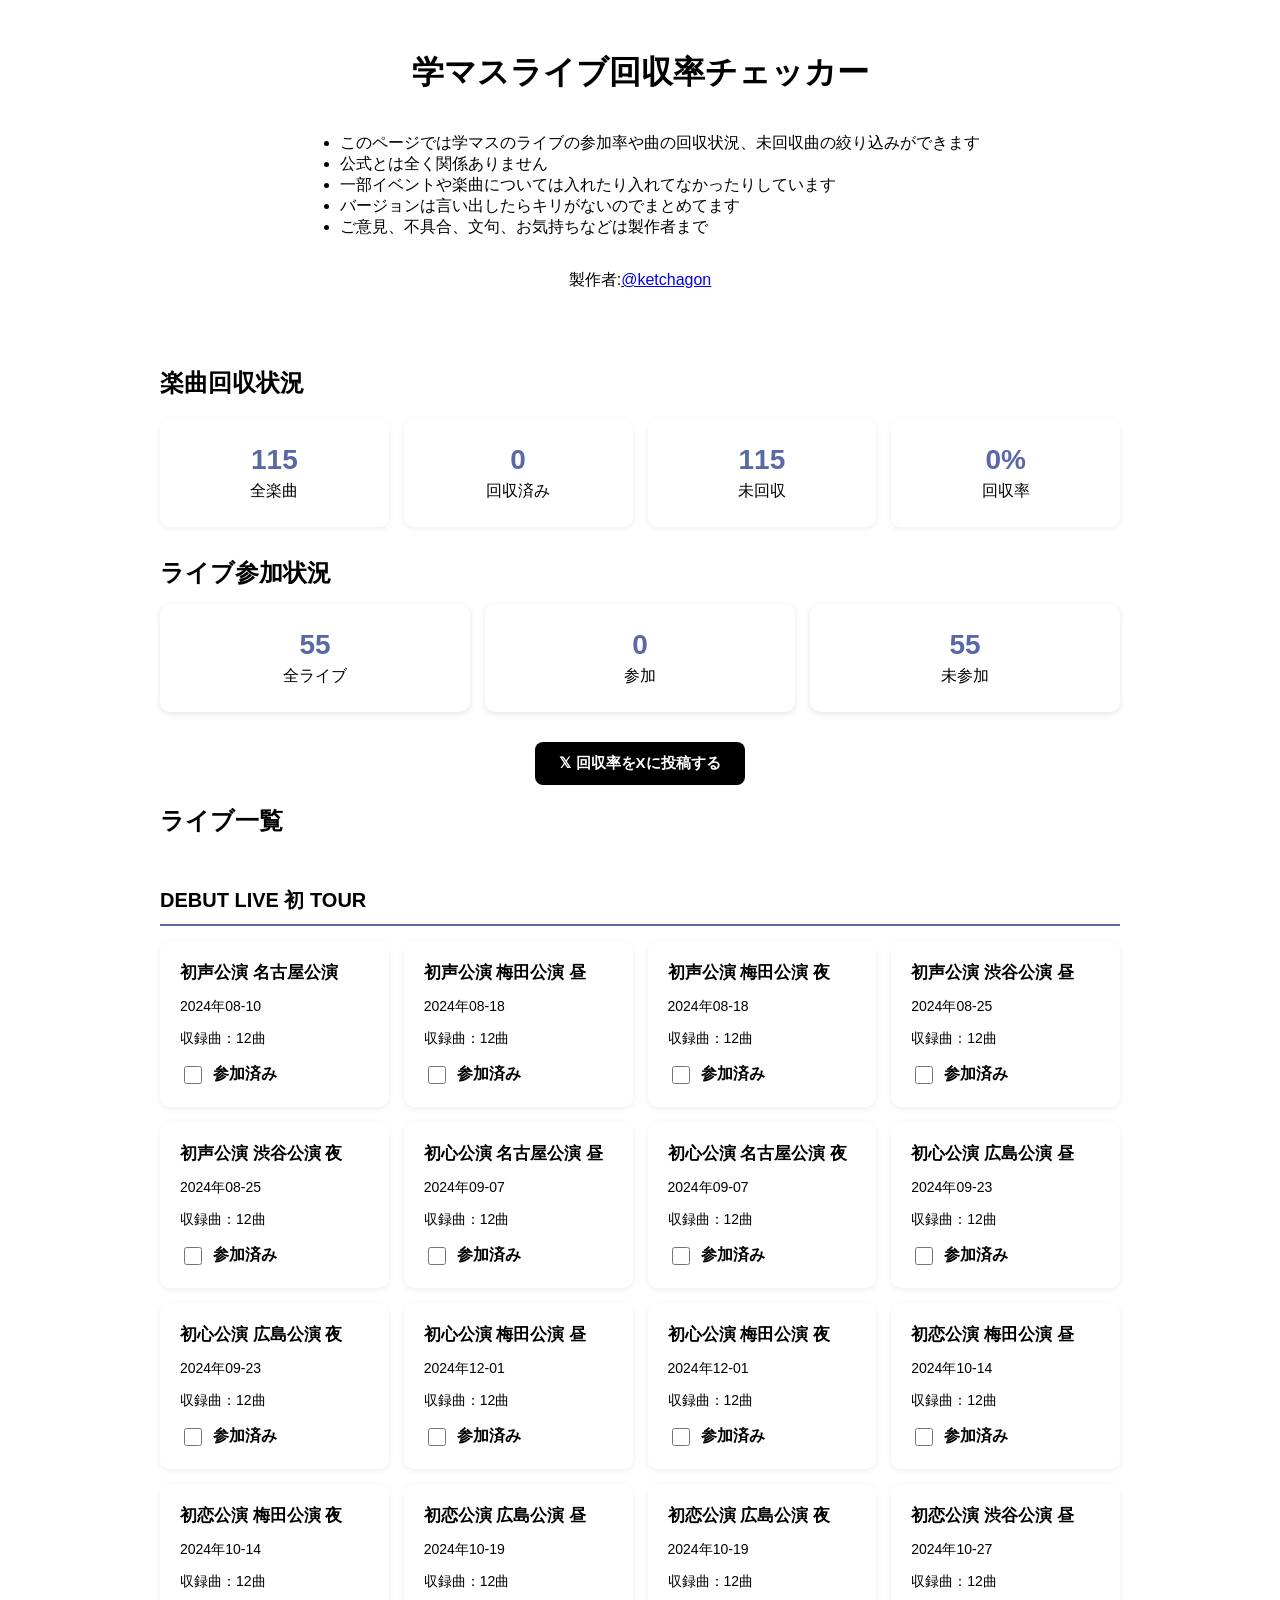
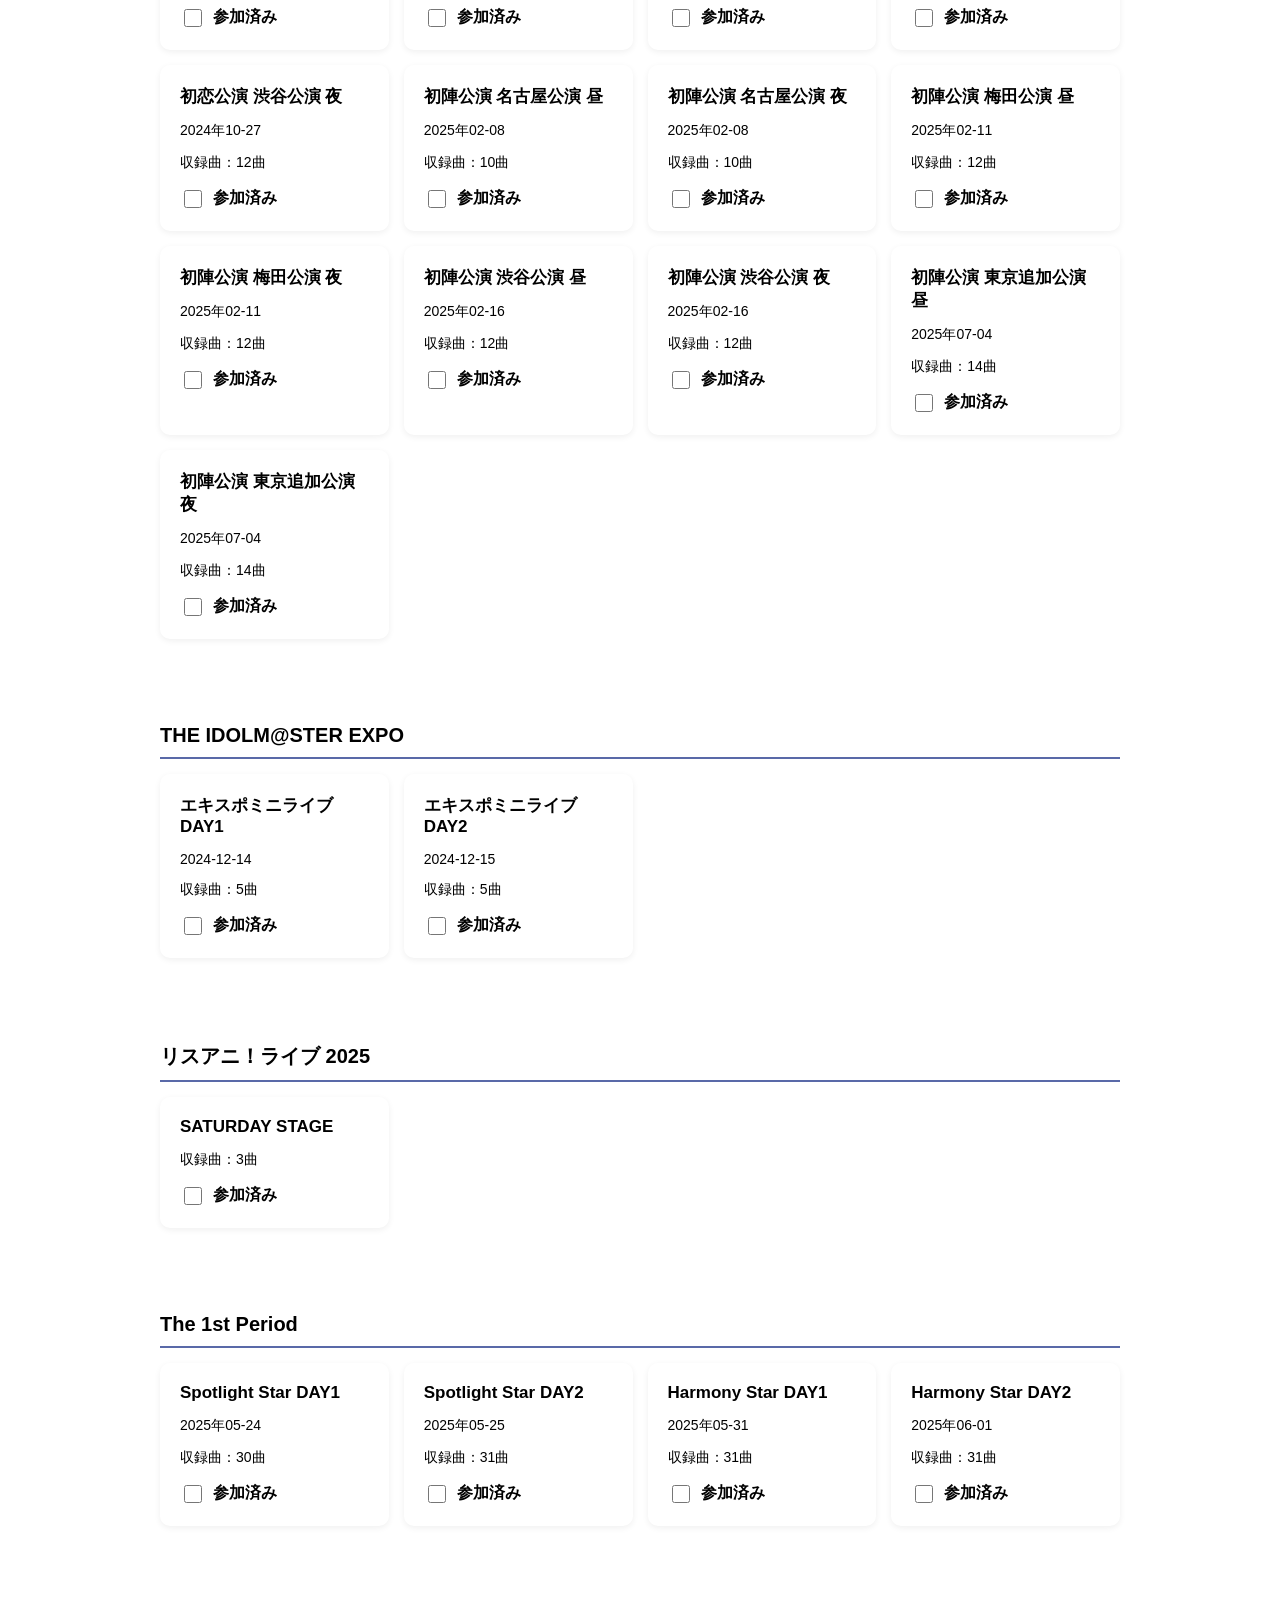
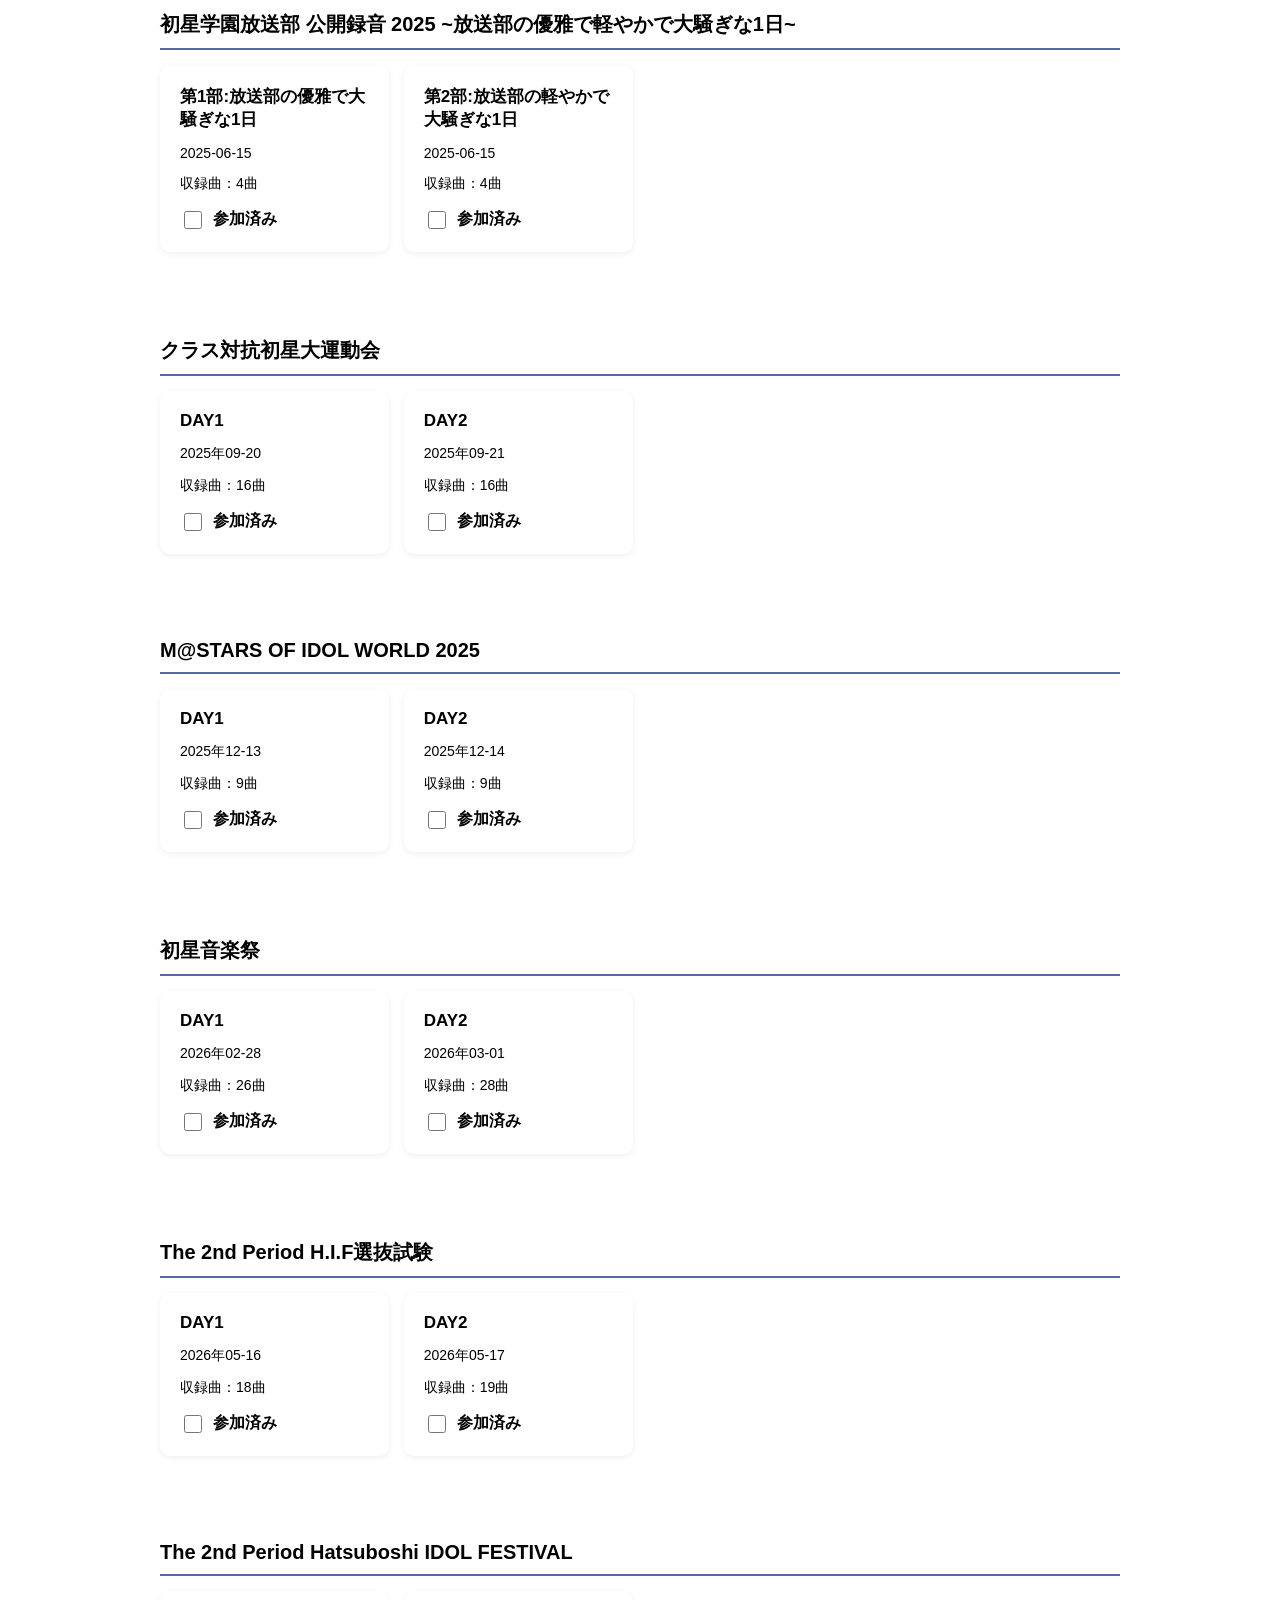
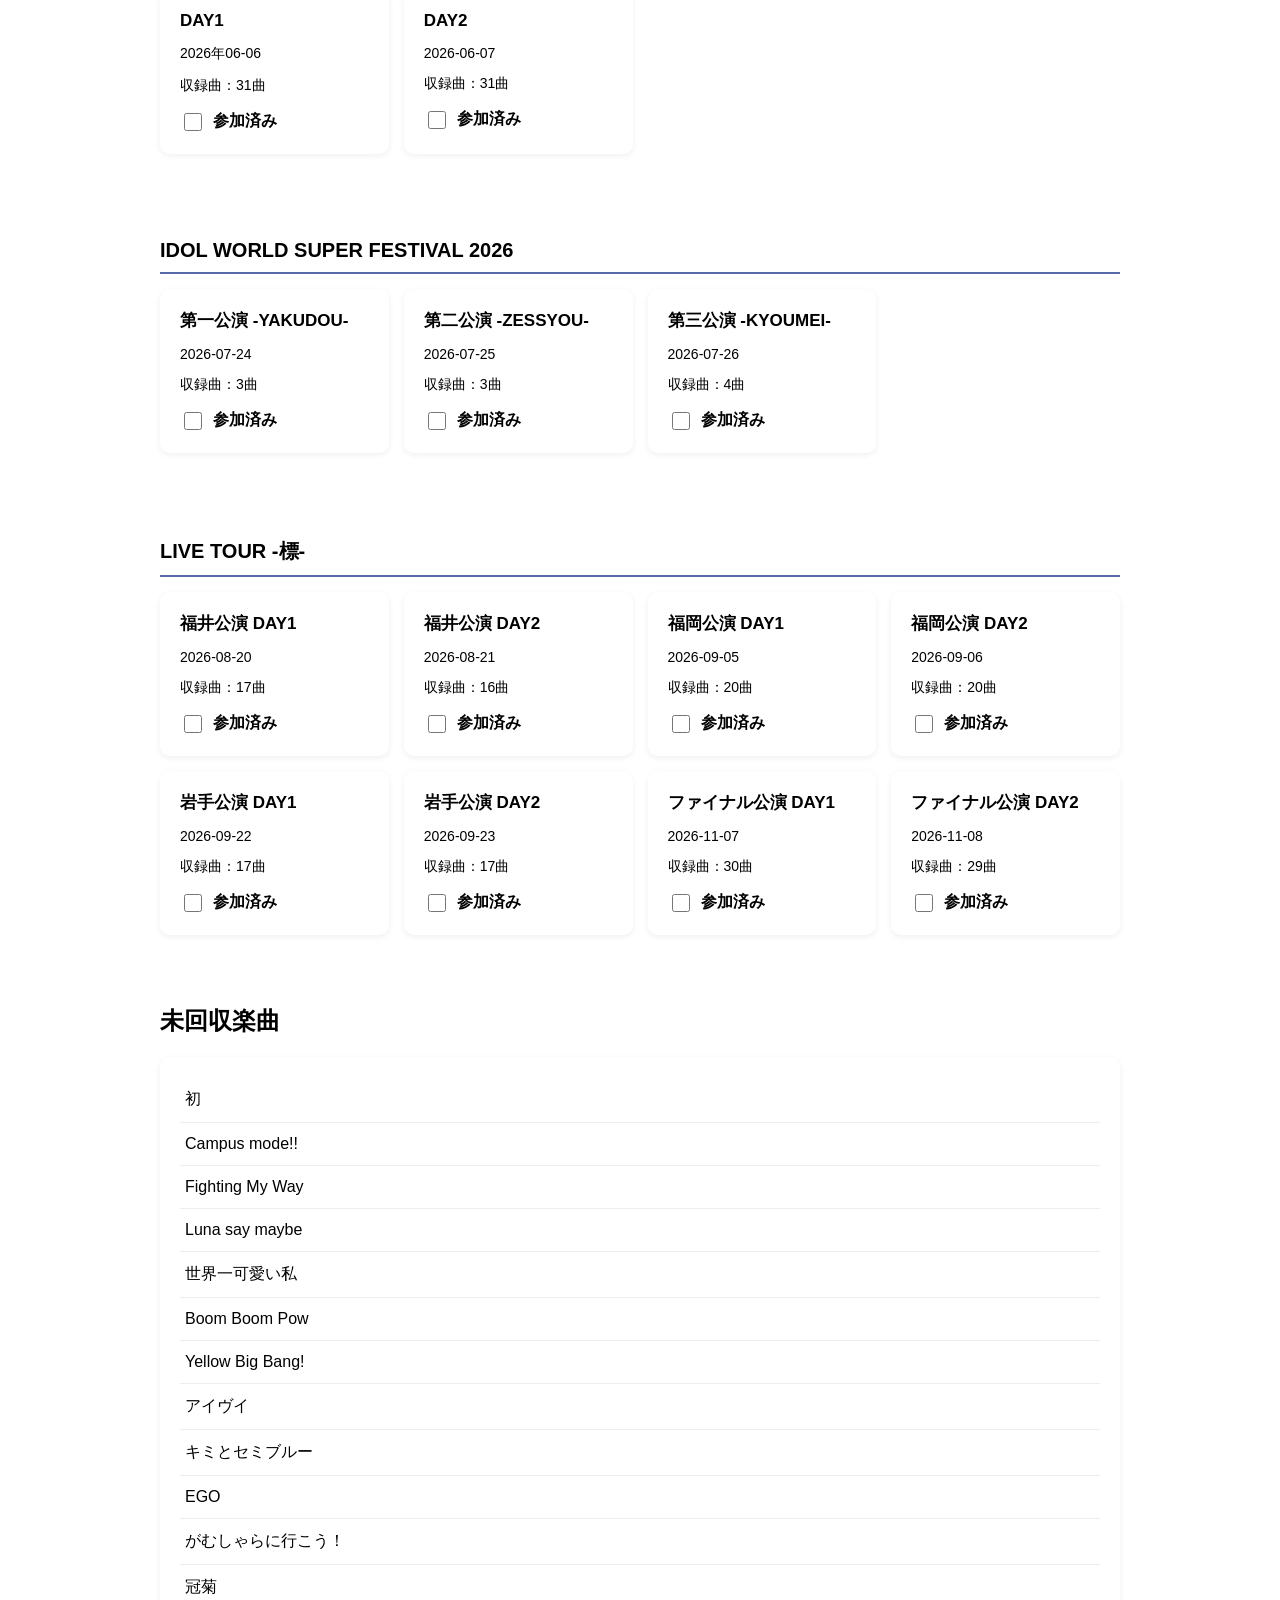
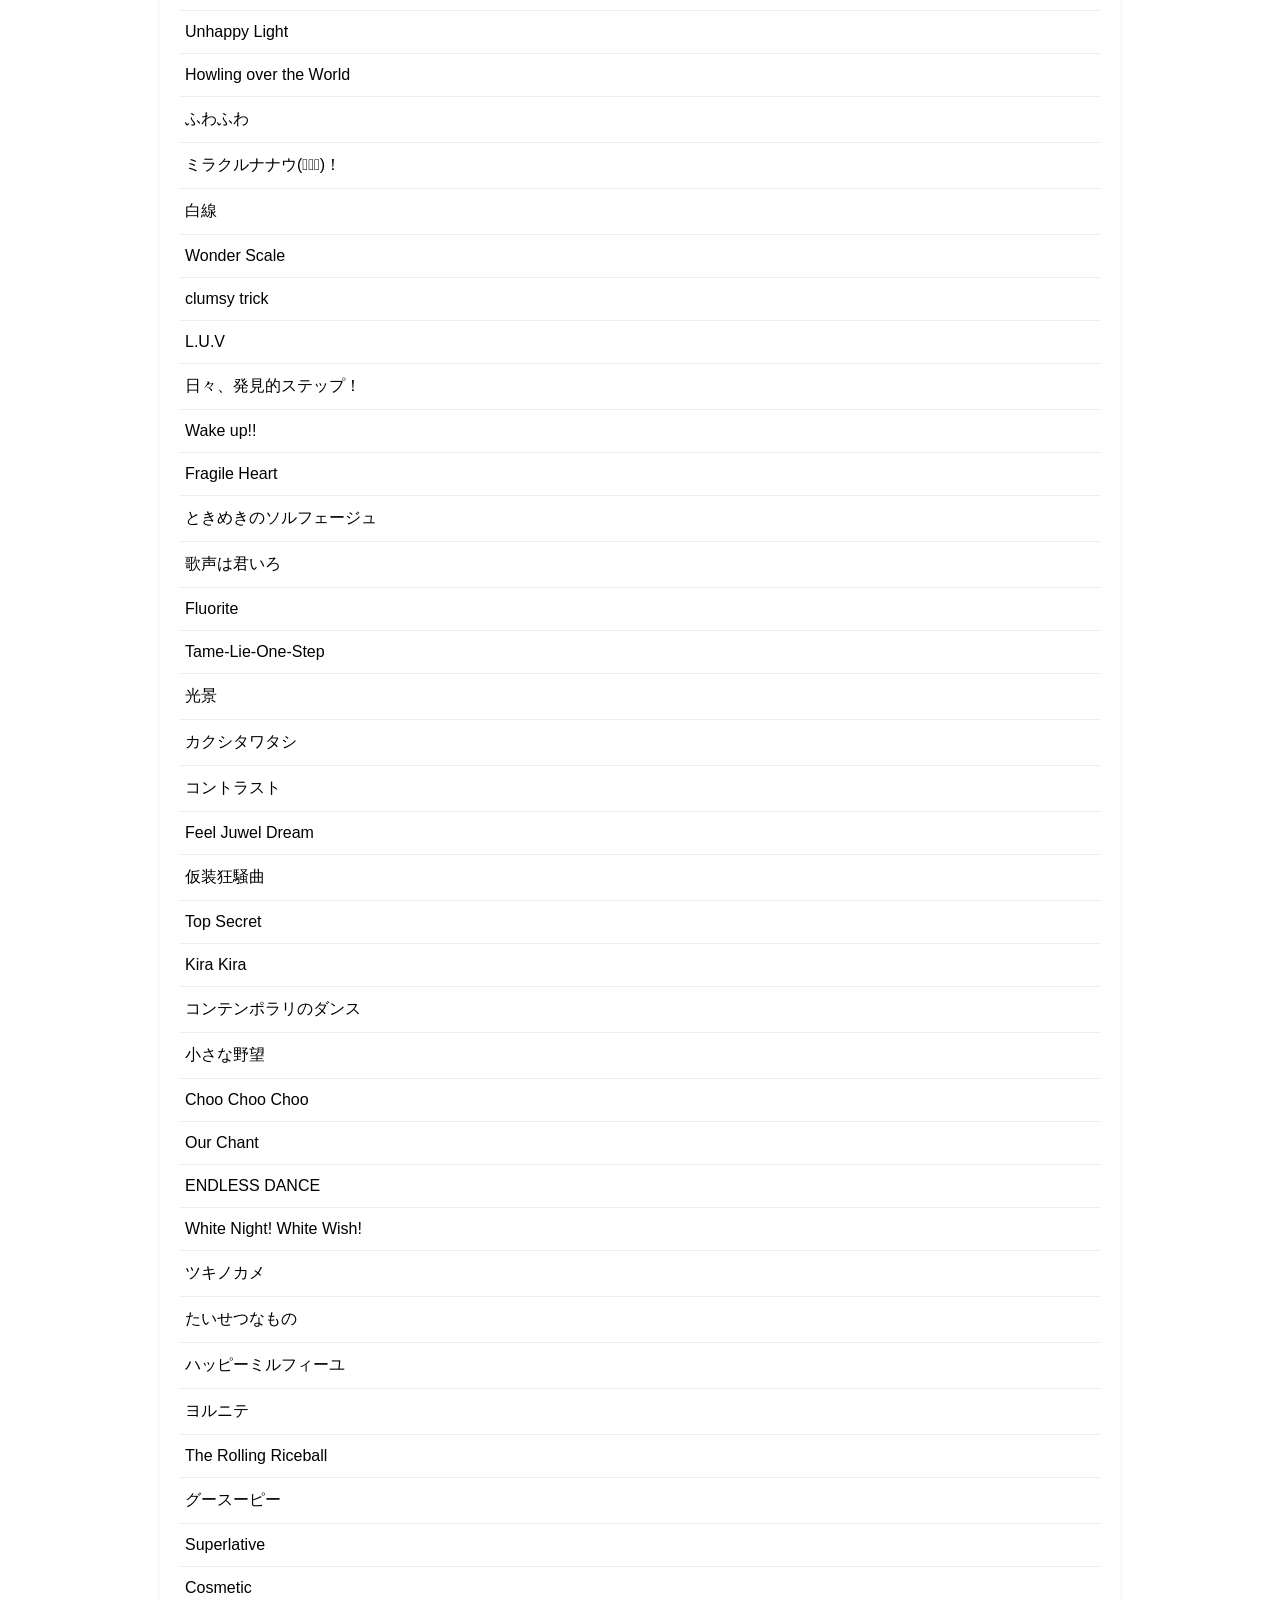
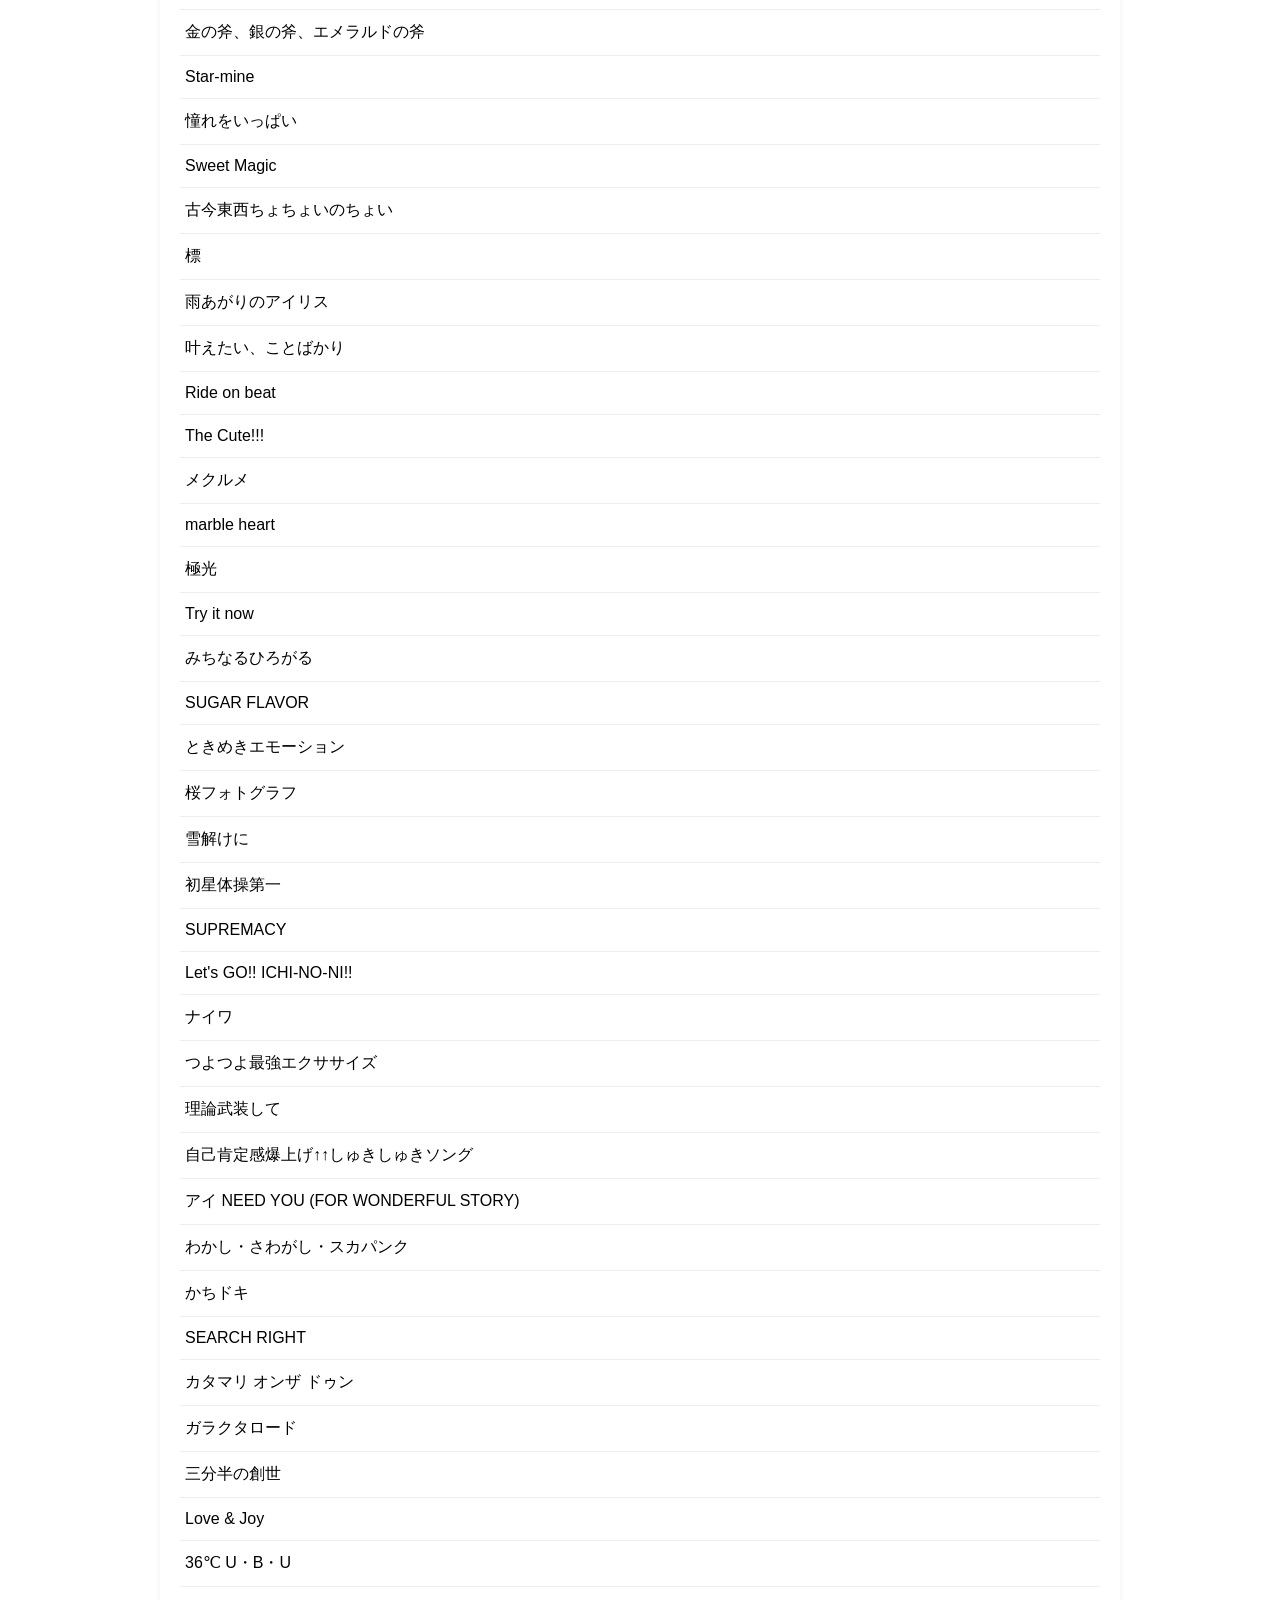
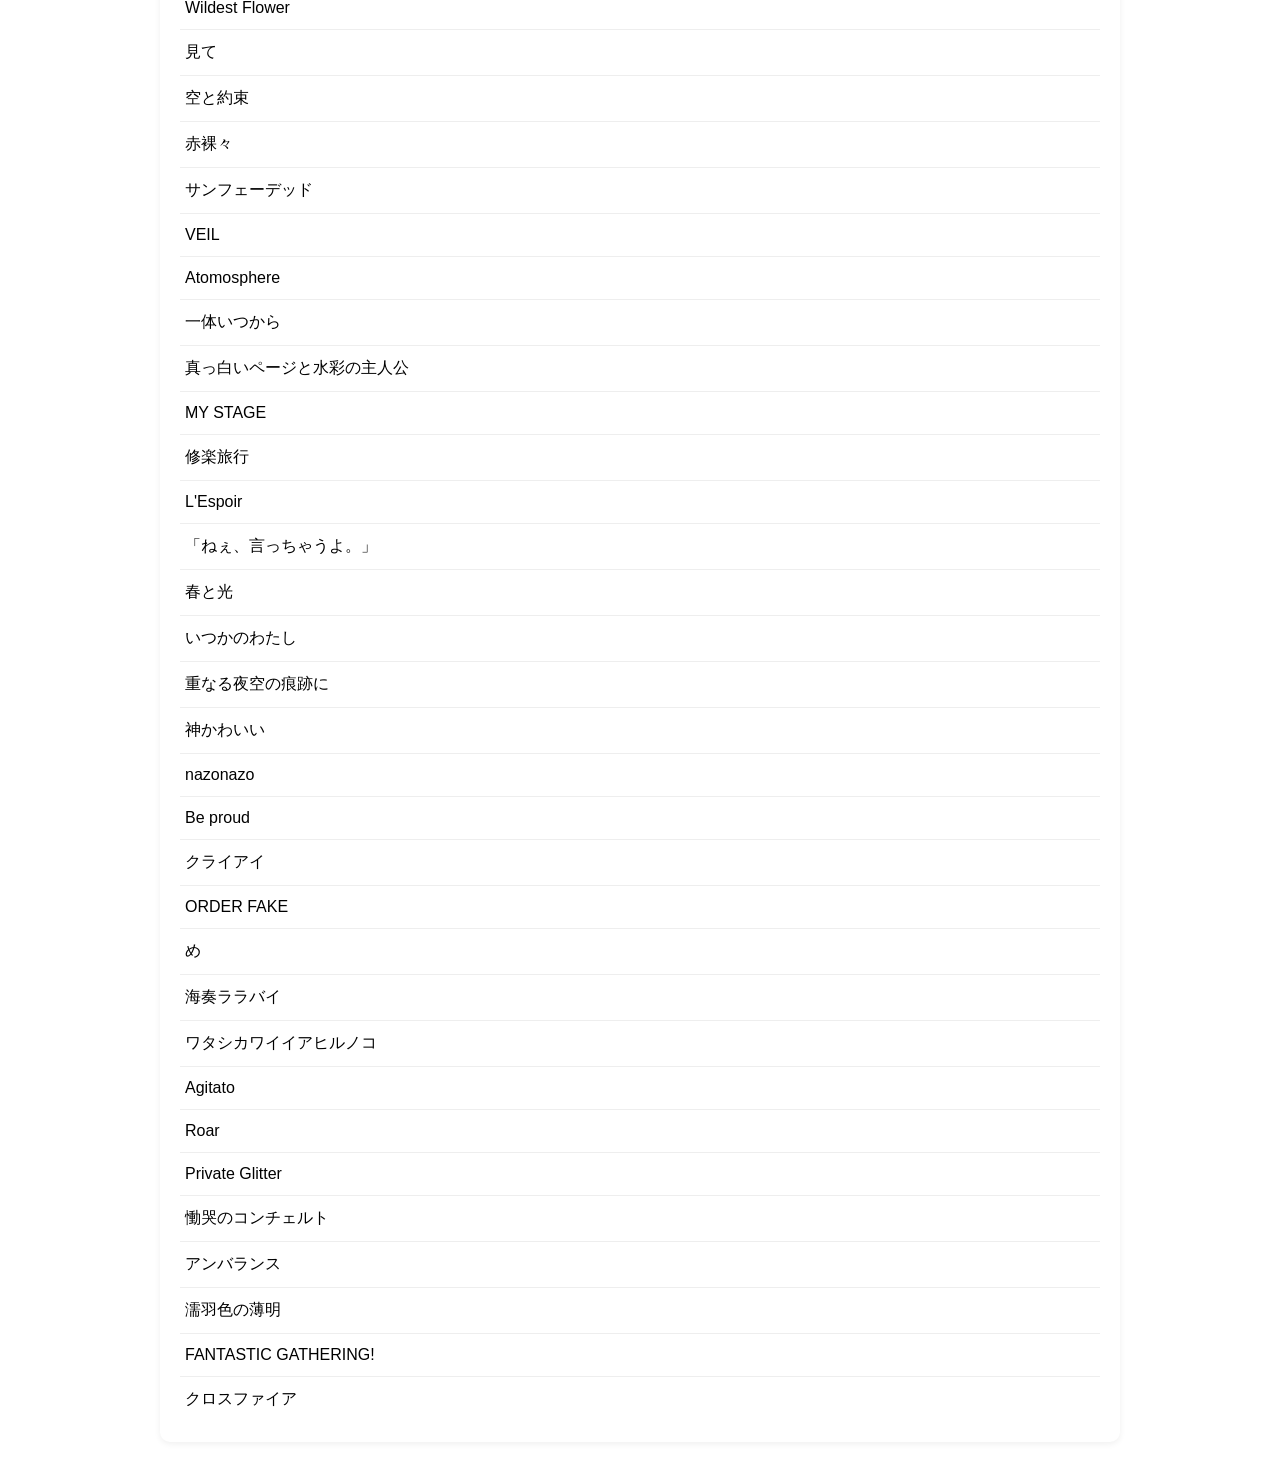
==== index.html @ 5767e1d0 "Add files via upload" ====
<!DOCTYPE html>
<head>
    <meta charset="UTF-8">
    <title>
        学マスライブ回収率チェッカー
    </title>
    <link rel="stylesheet" href="css/style.css">
    <script src="js/script.js" defer></script>
</head>
<body>
    <header>
        <h1>学マスライブ回収率チェッカー</h1>
        <ul>
            <li>このページでは学マスのライブの参加率や曲の回収状況、未回収曲の絞り込みができます</li>
            <li>公式とは全く関係ありません</li>
            <li>一部イベントや楽曲については入れたり入れてなかったりしています</li>
            <li>バージョンは言い出したらキリがないのでまとめてます</li>
            <li>ご意見、不具合、文句、お気持ちなどは製作者まで</li>
        </ul>
        <p>製作者:<a href = "https://x.com/ketchagon" target="_blank" rel="noopener noreferrer">@ketchagon</a></p>
    </header>
    <main>
        <section class="summary">
            <h2>楽曲回収状況</h2>
            <section class="container">
                <div class="info-card">
                    <p class="summary-num" id="total">0</p>
                    <p>全楽曲</p>
                </div>
                <div class="info-card">
                    <p class="summary-num" id="collected">0</p>
                    <p>回収済み</p>
                </div>
                <div class="info-card">
                    <p class="summary-num" id="uncollected">0</p>
                    <p>未回収</p>
                </div>
                <div class="info-card">
                    <p class="summary-num" id="progress-text">0%</p>
                    <p>回収率</p>
                </div>
            </section>
            <section class="live-summary">
                <h2>ライブ参加状況</h2>
                <div class="live-summary-container">
                    <div class="live-summary-card">
                        <p class="summary-num" id="total-live-count">0</p>
                        <p>全ライブ</p>
                    </div>

                    <div class="live-summary-card">
                        <p class="summary-num" id="participated-live-count">0</p>
                        <p>参加</p>
                    </div>

                    <div class="live-summary-card">
                        <p class="summary-num" id="unparticipated-live-count">0</p>
                        <p>未参加</p>
                    </div>
                </div>
            </section>
            <button id="share-x-button" class="share-x-button">𝕏  回収率をXに投稿する</button>
            <section class="live-section">
                <h2>ライブ一覧</h2>
                <div id="live-list" class="live-list">
                    <p>読み込み中</p>
                </div>
            </section>
            <section class="song-section">
                <h2>未回収楽曲</h2>
                <div id="uncollected-list">
                    <p>読み込み中</p>
                </div>
            </section>
        </section>
    </main>
</body>
---- css/style.css ----
* {
    box-sizing: border-box;
}
body{
    margin: 0;
    color: 000;
    font-family: sans-serif;
}
header{
    text-align: center;
    padding: 30px 15px;
}
ul{
  display: inline-block;
  text-align: left;
}
main{
    max-width: 1000px;
    margin: 30px auto;
    padding: 0 20px;
}
section{
    margin-bottom: 30px;
}
.summary{
    margin: 30px 0;
}
.container{
    display: grid;
    grid-template-columns: repeat(4, 1fr);
    gap: 15px;
}
.info-card{
    background: white;
    border-radius: 10px;
    padding: 20px;
    text-align: center;
    box-shadow: 0 2px 6px #00000010;
}
.summary-num{
    font-size: 28px;
    font-weight: bold;
    color: #5969a8;
}
.info-card p{
    margin: 5px 0;
}
.live-list{
    display: grid;
    grid-template-columns: repeat(1,1fr);
    gap: 15px;
}
.live-card{
    border-radius: 10px;
    padding: 20px;
    box-shadow: 0 2px 6px #00000010;
    transition: transform 0.2s;
}
.live-card:hover{
    transform: translateY(-3px);
}
.live-card h3{
    margin: 0 0 8px;
}
.live-date{
    font-size: 14px;
}
.live-song-count{
    font-size: 14px;
}
.live-checkbox{
    display: flex;
    align-items: center;
    gap: 8px;
    margin-top: 15px;
    cursor: pointer;
    font-weight: bold;
}
.live-checkbox input{
    width: 18px;
    height: 18px;
    cursor: pointer;
}
#uncollected-list {
    background: white;
    padding: 20px;
    border-radius: 10px;
    box-shadow: 0 2px 6px #00000010;
}

.song-item {
    padding: 12px 5px;
    border-bottom: 1px solid #eee;
}

.song-item:last-child {
    border-bottom: none;
}
@media (max-width: 600px) {
    .live-list {
        grid-template-columns: 1fr;
    }

    .summary-container {
        grid-template-columns: repeat(2,1fr);
    }
}
.tour-section {
    margin-bottom: 40px;
}

/* ツアータイトル */
.tour-title {
    font-size: 20px;
    font-weight: bold;
    padding: 10px 0;
    margin-bottom: 15px;
    border-bottom: 2px solid #5969a8;
}

/* 公演カード一覧 */
.tour-section .live-list {
    display: grid;
    grid-template-columns: repeat(4, 1fr);
    gap: 15px;
}

/* 公演名 */
.live-card h4 {
    margin: 0 0 8px;
    font-size: 17px;
}

/* スマートフォン */
@media (max-width: 600px) {
    .tour-section .live-list {
        grid-template-columns: 1fr;
    }
}
.live-summary {
    margin: 30px 0;
}

.live-summary h2 {
    margin-bottom: 15px;
}

.live-summary-container {
    display: grid;
    grid-template-columns: repeat(3, 1fr);
    gap: 15px;
}

.live-summary-card {
    background: white;
    padding: 20px 10px;
    border-radius: 10px;
    text-align: center;
    box-shadow: 0 2px 6px rgba(0, 0, 0, 0.1);
}

.live-summary-card p {
    margin: 5px 0;
}

.summary-number {
    font-size: 28px;
    font-weight: bold;
    color: #5969a8;
}

@media (max-width: 600px) {
    .live-summary-container {
        grid-template-columns: 1fr;
    }
}
.share-x-button {
    display: block;
    margin: 20px auto;
    padding: 12px 24px;
    background-color: #000;
    color: white;
    border: none;
    border-radius: 8px;
    font-size: 15px;
    font-weight: bold;
    cursor: pointer;
    transition: opacity 0.2s;
}

.share-x-button:hover {
    opacity: 0.75;
}
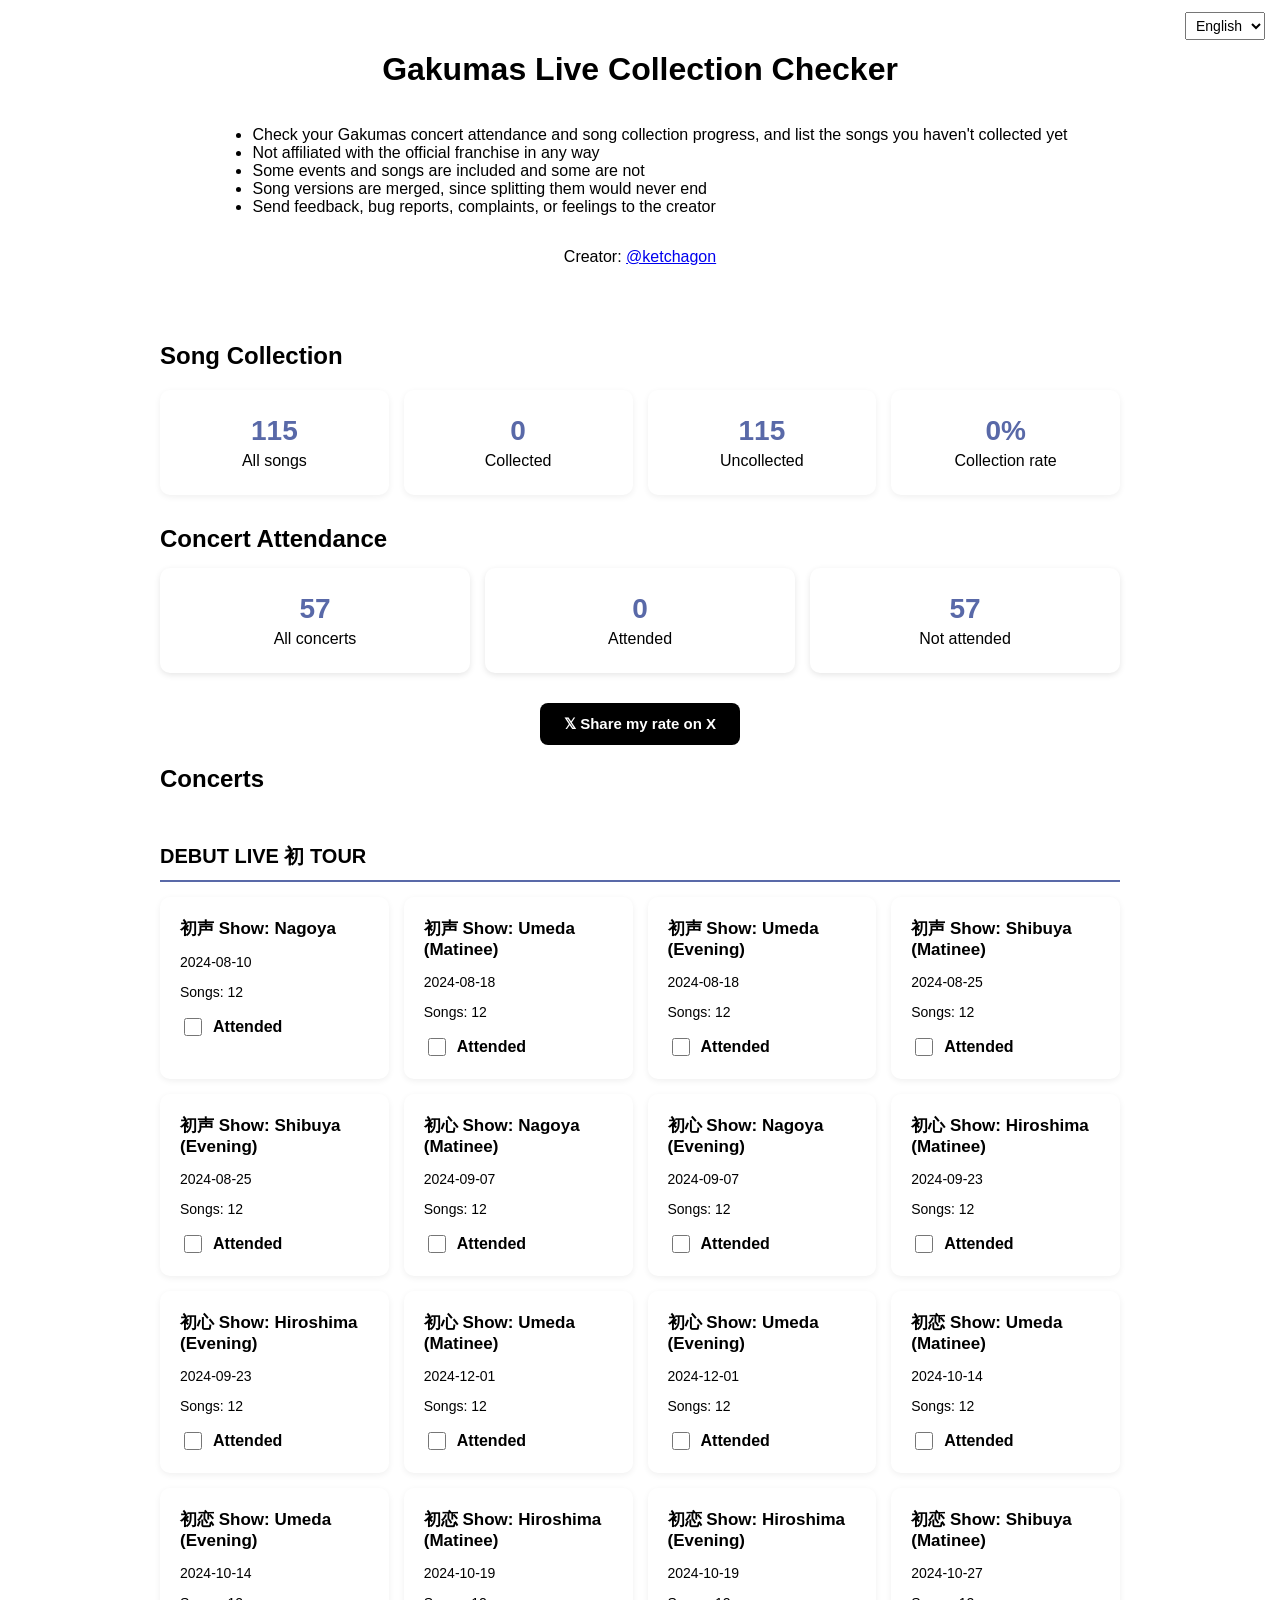
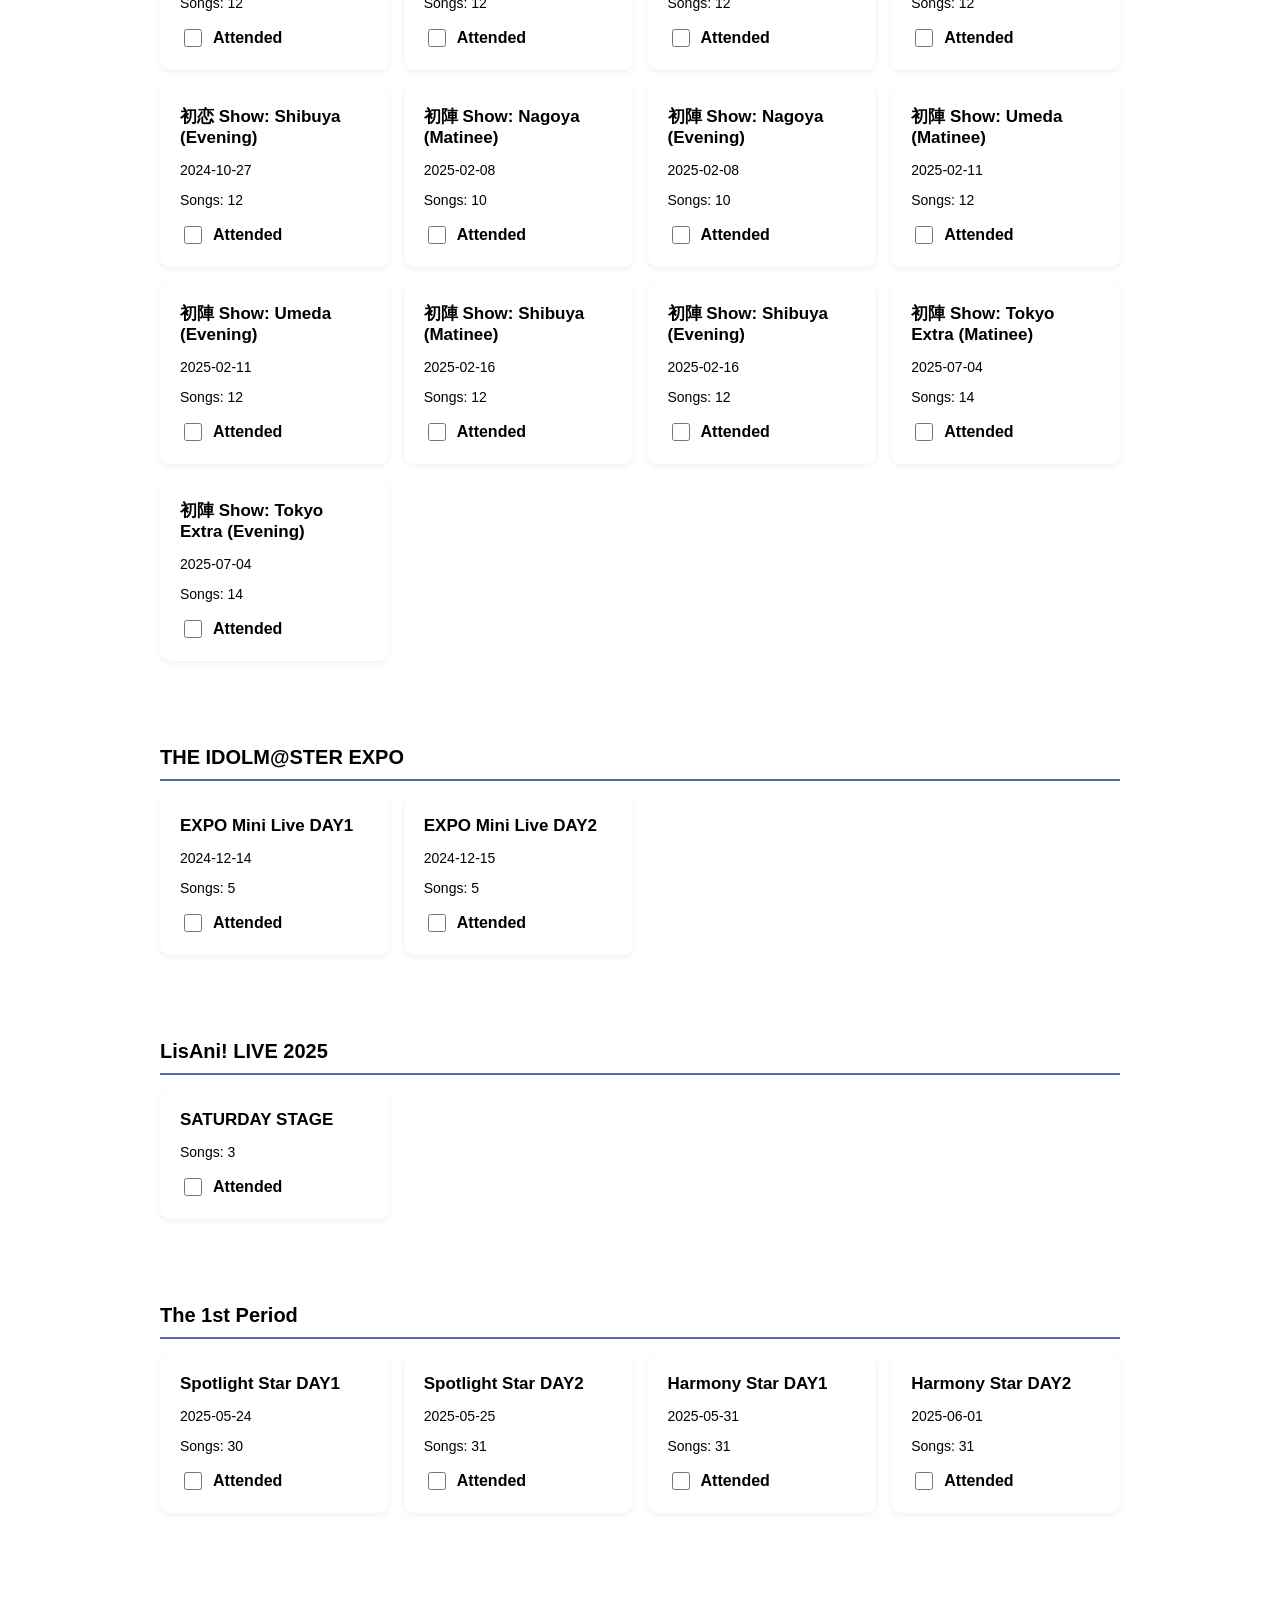
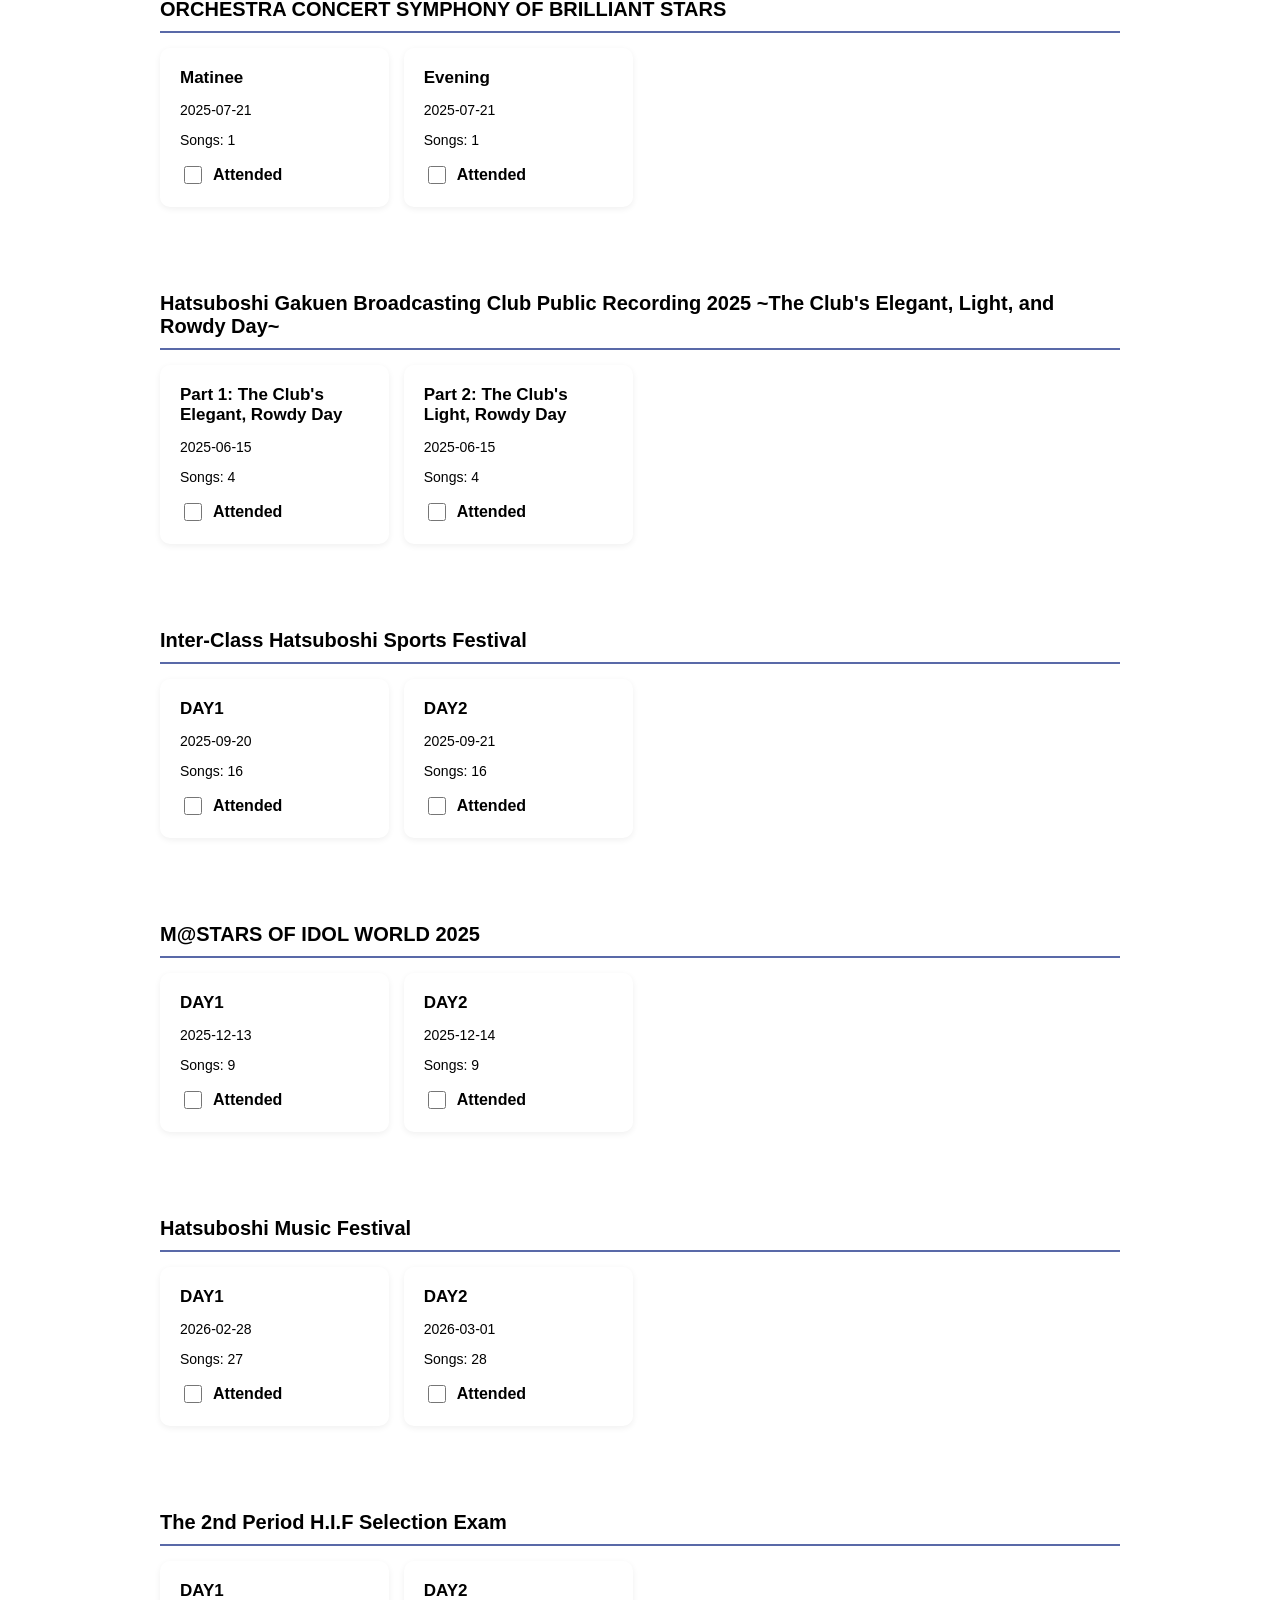
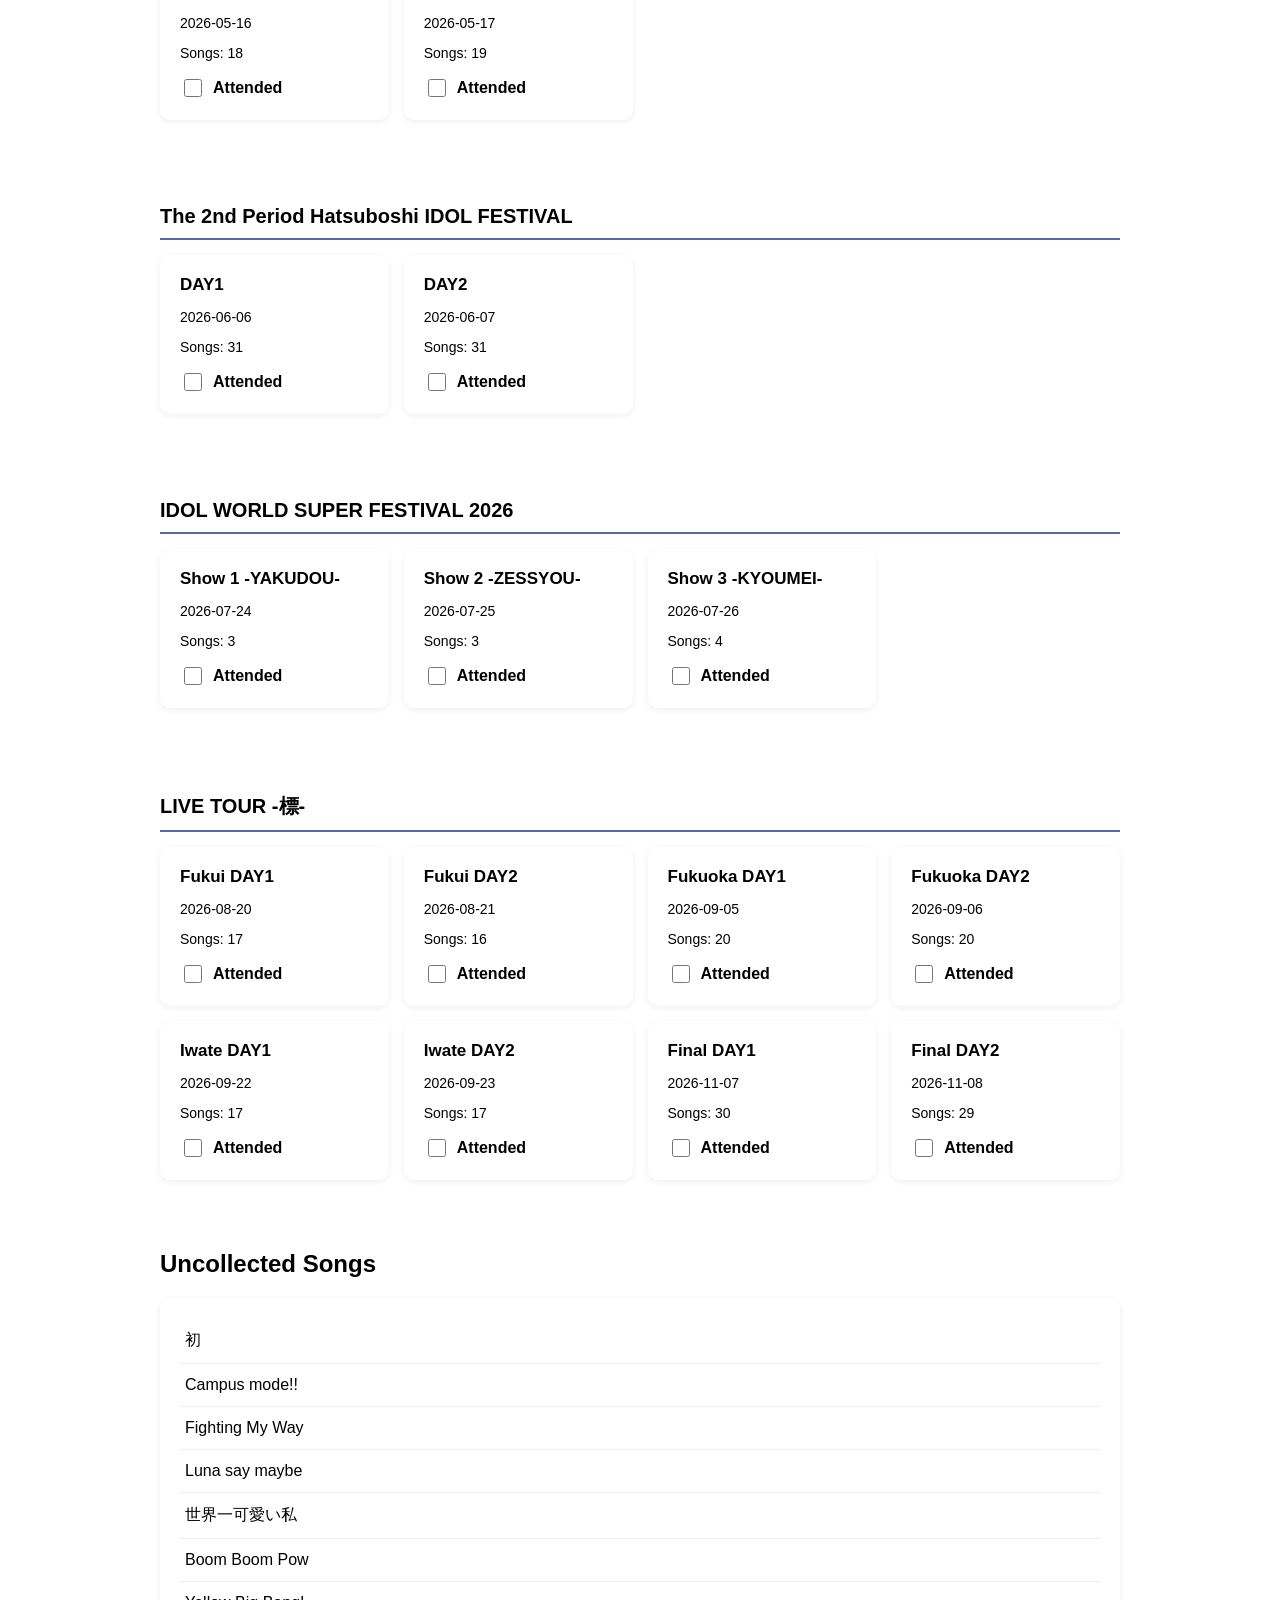
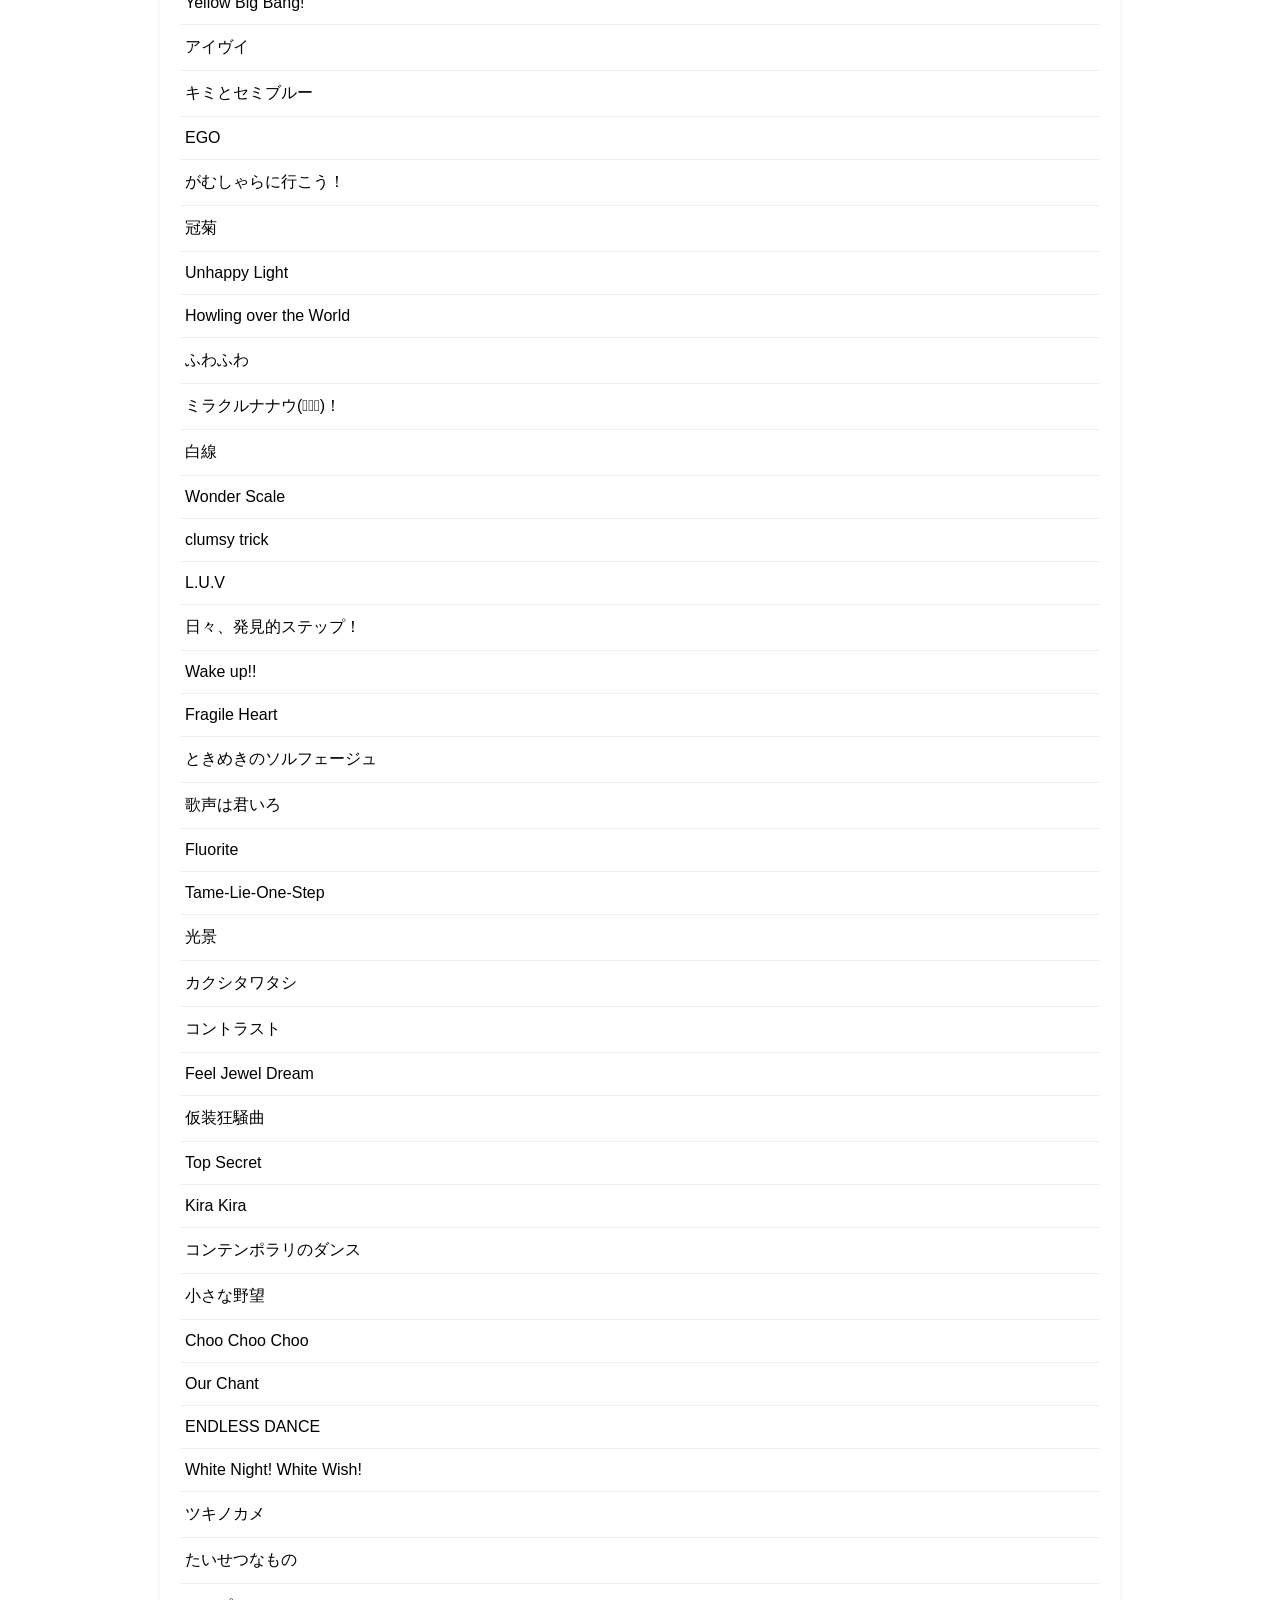
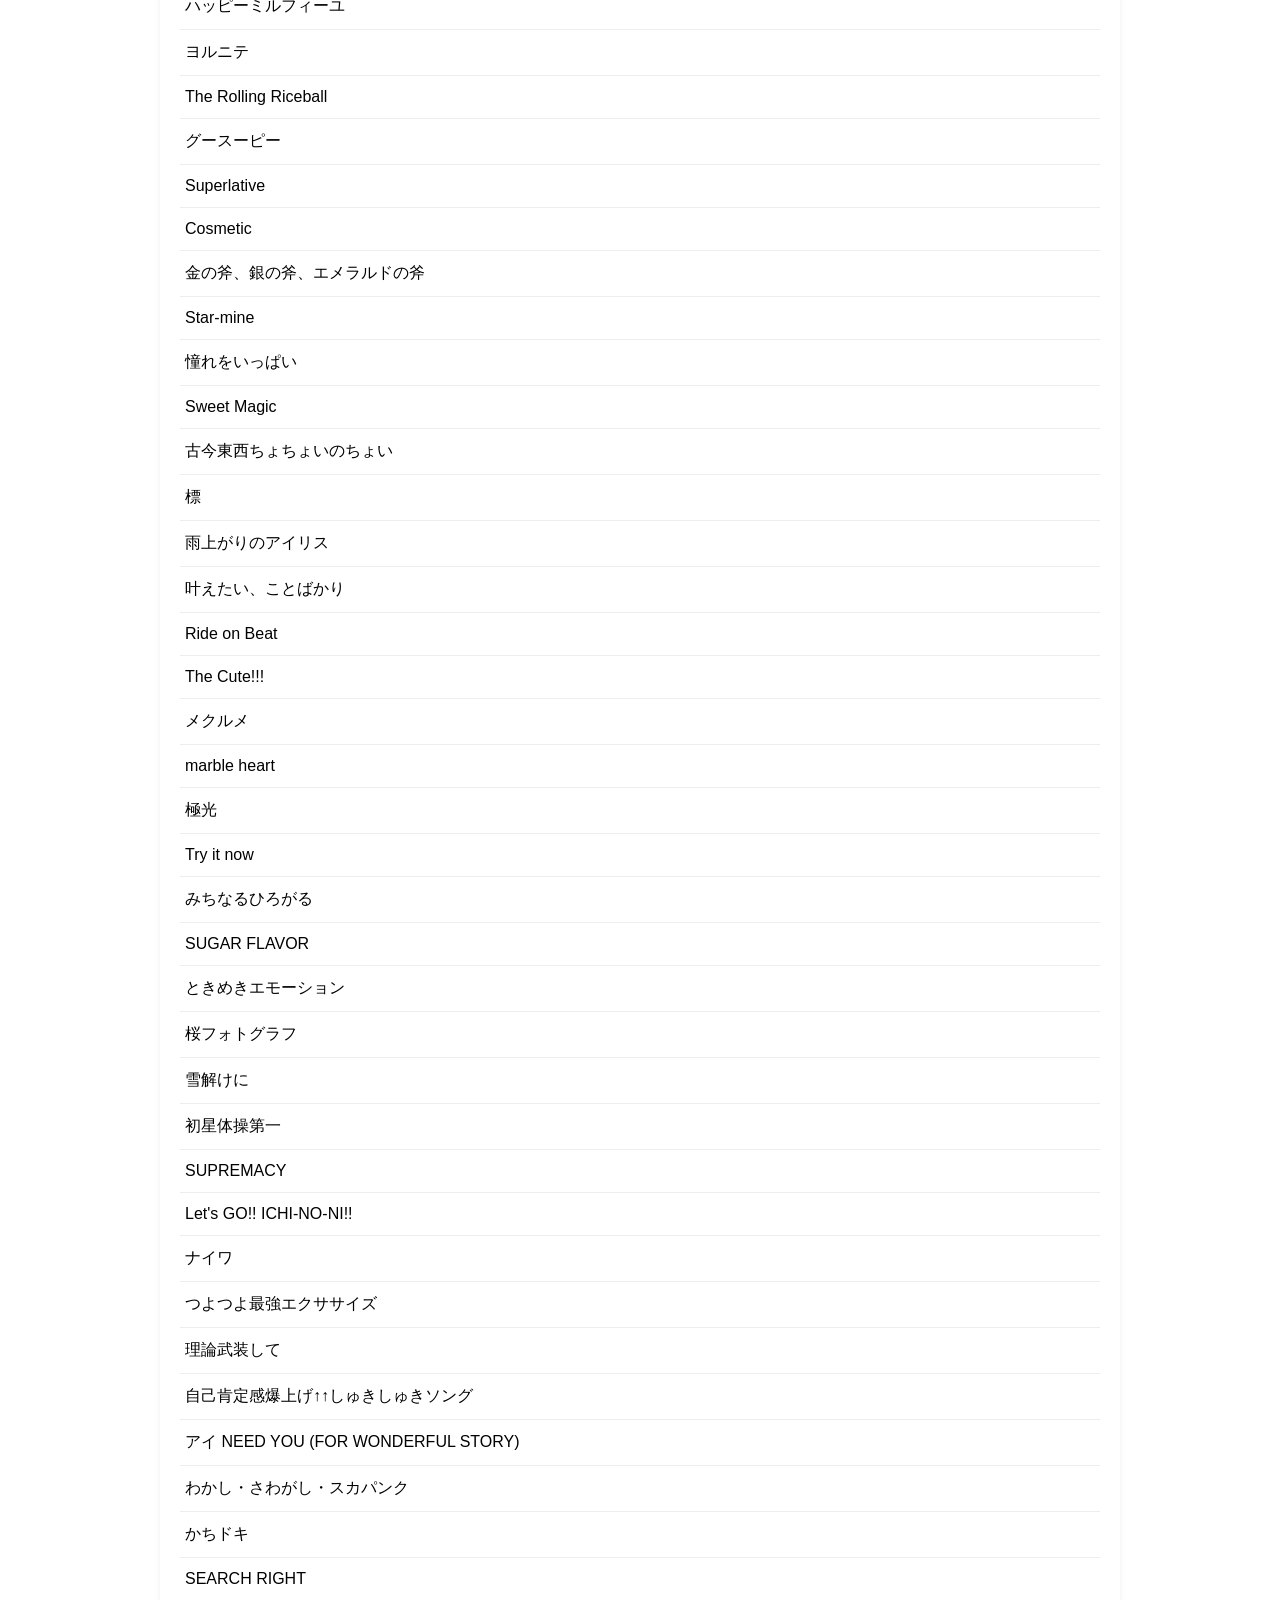
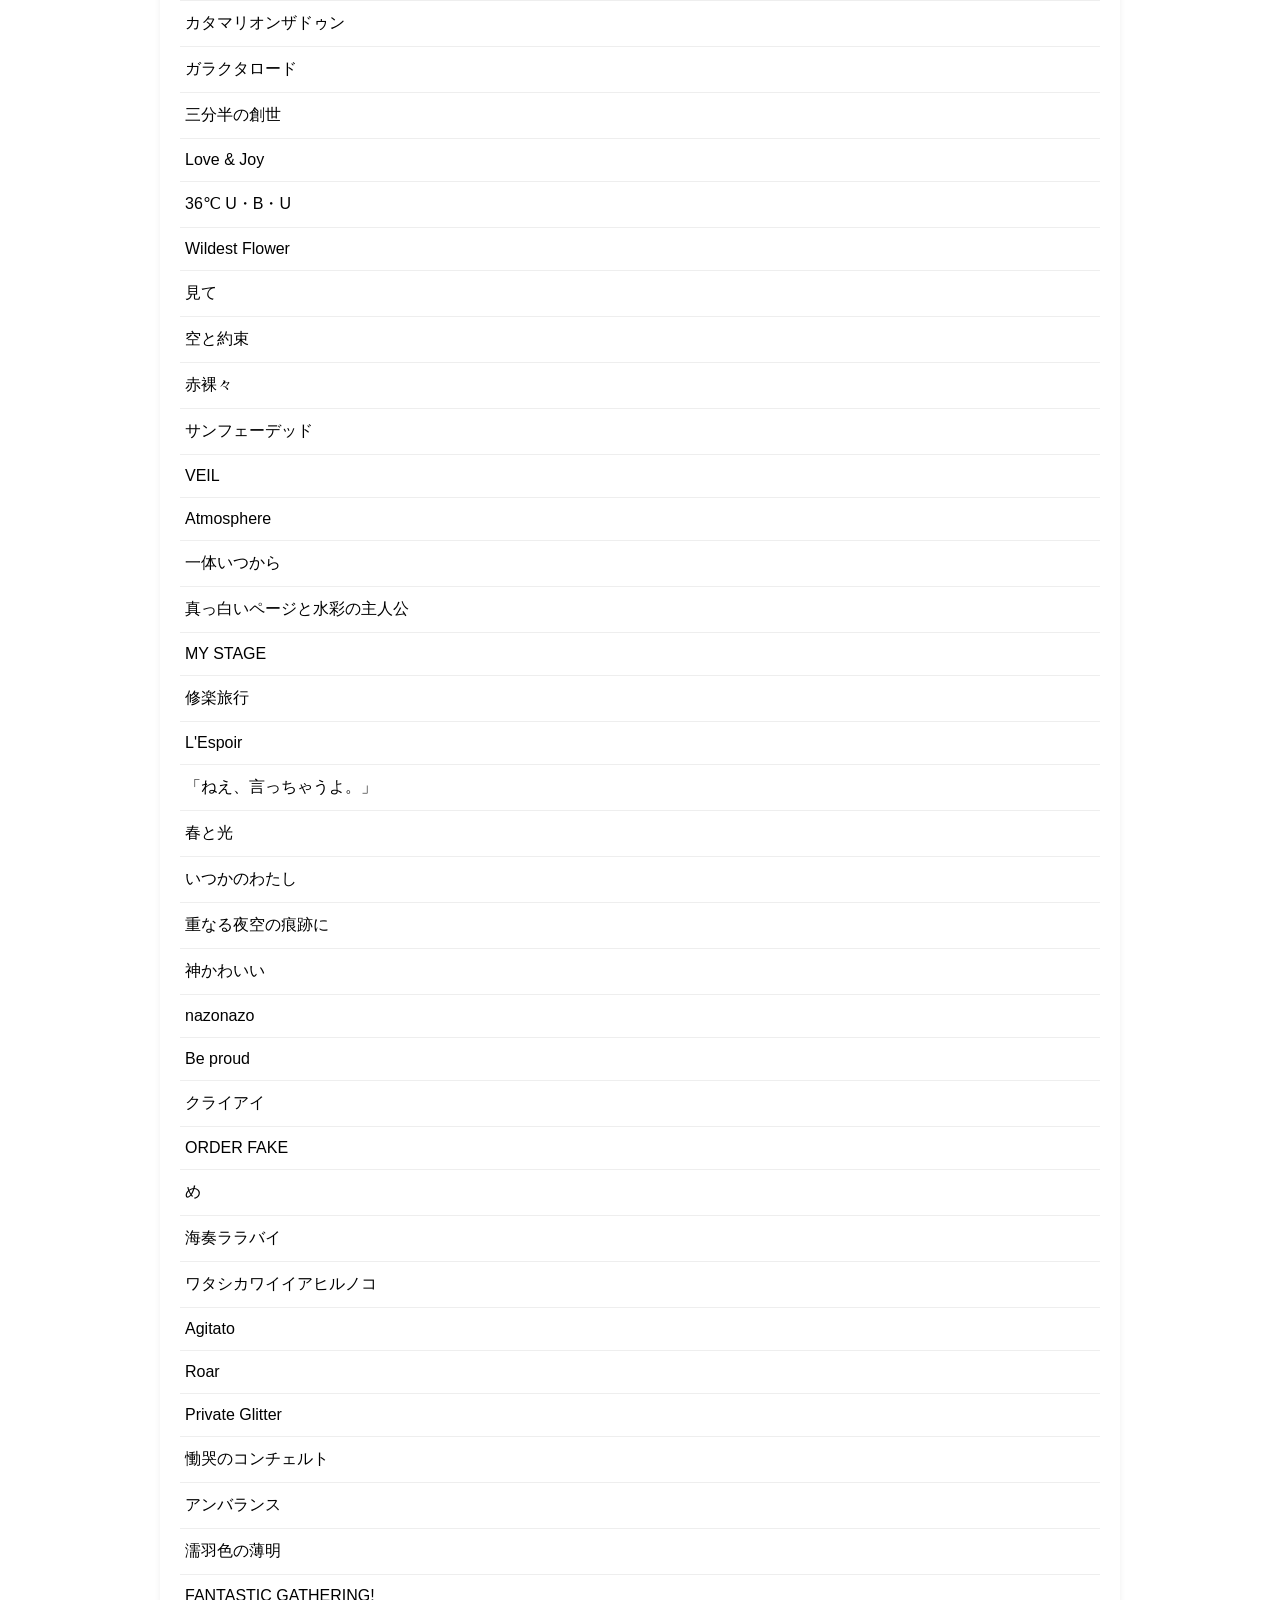
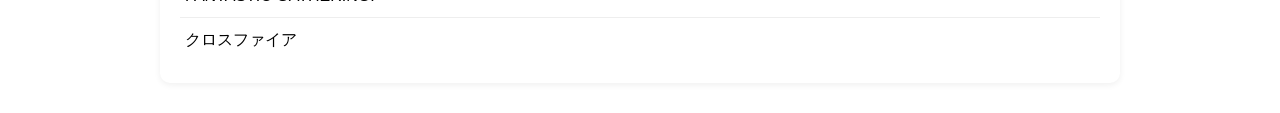
==== commit 6d4561ef: "日本語・英語・韓国語・中国語の表示切り替えを追加 初回はブラウザの言語設定から表示言語を選び（対応していない言語は英語）、右上のセレクトで切り替えると選択を保存します。 - 翻訳は js/i18n.j" ====
--- a/index.html
+++ b/index.html
@@ -1,77 +1,102 @@
 <!DOCTYPE html>
+<html lang="ja">
 <head>
     <meta charset="UTF-8">
     <title>
         学マスライブ回収率チェッカー
     </title>
     <link rel="stylesheet" href="css/style.css">
+    <script src="js/i18n.js" defer></script>
     <script src="js/script.js" defer></script>
+    
+    <!-- OGP設定 -->
+    <meta property="og:title" content="学マスライブ回収率チェッカー">
+    <meta property="og:description" content="学マスのライブ参加状況や楽曲の回収率をチェックしよう！">
+    <meta property="og:type" content="website">
+    <meta property="og:url" content="https://ketchagon.github.io/gakumaslivechecker/">
+    <meta property="og:image" content="https://ketchagon.github.io/gakumaslivechecker/image/ogp.jpg">
+    <meta property="og:site_name" content="学マスライブ回収率チェッカー">
+    
+    <!-- X（Twitter）設定 -->
+    <meta name="twitter:card" content="summary_large_image">
+    <meta name="twitter:title" content="学マスライブ回収率チェッカー">
+    <meta name="twitter:description" content="学マスのライブ参加状況や楽曲の回収率をチェックしよう！">
+    <meta name="twitter:image" content="https://ketchagon.github.io/gakumaslivechecker/image/ogp.jpg">
+    <meta name="twitter:image:alt" content="学マスライブ回収率チェッカー">
+
 </head>
 <body>
     <header>
-        <h1>学マスライブ回収率チェッカー</h1>
+        <select id="lang-select" class="lang-select" aria-label="言語">
+            <option value="ja">日本語</option>
+            <option value="en">English</option>
+            <option value="ko">한국어</option>
+            <option value="zh">中文</option>
+        </select>
+        <h1 data-i18n="title">学マスライブ回収率チェッカー</h1>
         <ul>
-            <li>このページでは学マスのライブの参加率や曲の回収状況、未回収曲の絞り込みができます</li>
-            <li>公式とは全く関係ありません</li>
-            <li>一部イベントや楽曲については入れたり入れてなかったりしています</li>
-            <li>バージョンは言い出したらキリがないのでまとめてます</li>
-            <li>ご意見、不具合、文句、お気持ちなどは製作者まで</li>
+            <li data-i18n="intro1">このページでは学マスのライブの参加率や曲の回収状況、未回収曲の絞り込みができます</li>
+            <li data-i18n="intro2">公式とは全く関係ありません</li>
+            <li data-i18n="intro3">一部イベントや楽曲については入れたり入れてなかったりしています</li>
+            <li data-i18n="intro4">バージョンは言い出したらキリがないのでまとめてます</li>
+            <li data-i18n="intro5">ご意見、不具合、文句、お気持ちなどは製作者まで</li>
         </ul>
-        <p>製作者:<a href = "https://x.com/ketchagon" target="_blank" rel="noopener noreferrer">@ketchagon</a></p>
+        <p><span data-i18n="creator">製作者:</span><a href = "https://x.com/ketchagon" target="_blank" rel="noopener noreferrer">@ketchagon</a></p>
     </header>
     <main>
         <section class="summary">
-            <h2>楽曲回収状況</h2>
+            <h2 data-i18n="songStatus">楽曲回収状況</h2>
             <section class="container">
                 <div class="info-card">
                     <p class="summary-num" id="total">0</p>
-                    <p>全楽曲</p>
+                    <p data-i18n="totalSongs">全楽曲</p>
                 </div>
                 <div class="info-card">
                     <p class="summary-num" id="collected">0</p>
-                    <p>回収済み</p>
+                    <p data-i18n="collected">回収済み</p>
                 </div>
                 <div class="info-card">
                     <p class="summary-num" id="uncollected">0</p>
-                    <p>未回収</p>
+                    <p data-i18n="uncollected">未回収</p>
                 </div>
                 <div class="info-card">
                     <p class="summary-num" id="progress-text">0%</p>
-                    <p>回収率</p>
+                    <p data-i18n="rate">回収率</p>
                 </div>
             </section>
             <section class="live-summary">
-                <h2>ライブ参加状況</h2>
+                <h2 data-i18n="liveStatus">ライブ参加状況</h2>
                 <div class="live-summary-container">
                     <div class="live-summary-card">
                         <p class="summary-num" id="total-live-count">0</p>
-                        <p>全ライブ</p>
+                        <p data-i18n="totalLives">全ライブ</p>
                     </div>
 
                     <div class="live-summary-card">
                         <p class="summary-num" id="participated-live-count">0</p>
-                        <p>参加</p>
+                        <p data-i18n="attended">参加</p>
                     </div>
 
                     <div class="live-summary-card">
                         <p class="summary-num" id="unparticipated-live-count">0</p>
-                        <p>未参加</p>
+                        <p data-i18n="notAttended">未参加</p>
                     </div>
                 </div>
             </section>
-            <button id="share-x-button" class="share-x-button">𝕏  回収率をXに投稿する</button>
+            <button id="share-x-button" class="share-x-button" data-i18n="share">𝕏  回収率をXに投稿する</button>
             <section class="live-section">
-                <h2>ライブ一覧</h2>
+                <h2 data-i18n="liveList">ライブ一覧</h2>
                 <div id="live-list" class="live-list">
-                    <p>読み込み中</p>
+                    <p data-i18n="loading">読み込み中</p>
                 </div>
             </section>
             <section class="song-section">
-                <h2>未回収楽曲</h2>
+                <h2 data-i18n="uncollectedSongs">未回収楽曲</h2>
                 <div id="uncollected-list">
-                    <p>読み込み中</p>
+                    <p data-i18n="loading">読み込み中</p>
                 </div>
             </section>
         </section>
     </main>
-</body>+</body>
+</html>
--- a/css/style.css
+++ b/css/style.css
@@ -7,8 +7,17 @@
     font-family: sans-serif;
 }
 header{
+    position: relative;
     text-align: center;
     padding: 30px 15px;
+}
+.lang-select{
+    position: absolute;
+    top: 12px;
+    right: 15px;
+    font: inherit;
+    font-size: 14px;
+    padding: 4px 6px;
 }
 ul{
   display: inline-block;
@@ -101,7 +110,7 @@
         grid-template-columns: 1fr;
     }
 
-    .summary-container {
+    .container {
         grid-template-columns: repeat(2,1fr);
     }
 }
@@ -190,4 +199,12 @@
 
 .share-x-button:hover {
     opacity: 0.75;
-}+}
+
+/* 韓国語は文節（単語）単位で改行する */
+:lang(ko) header h1,
+:lang(ko) header li,
+:lang(ko) .tour-title,
+:lang(ko) .live-card h4 {
+    word-break: keep-all;
+}
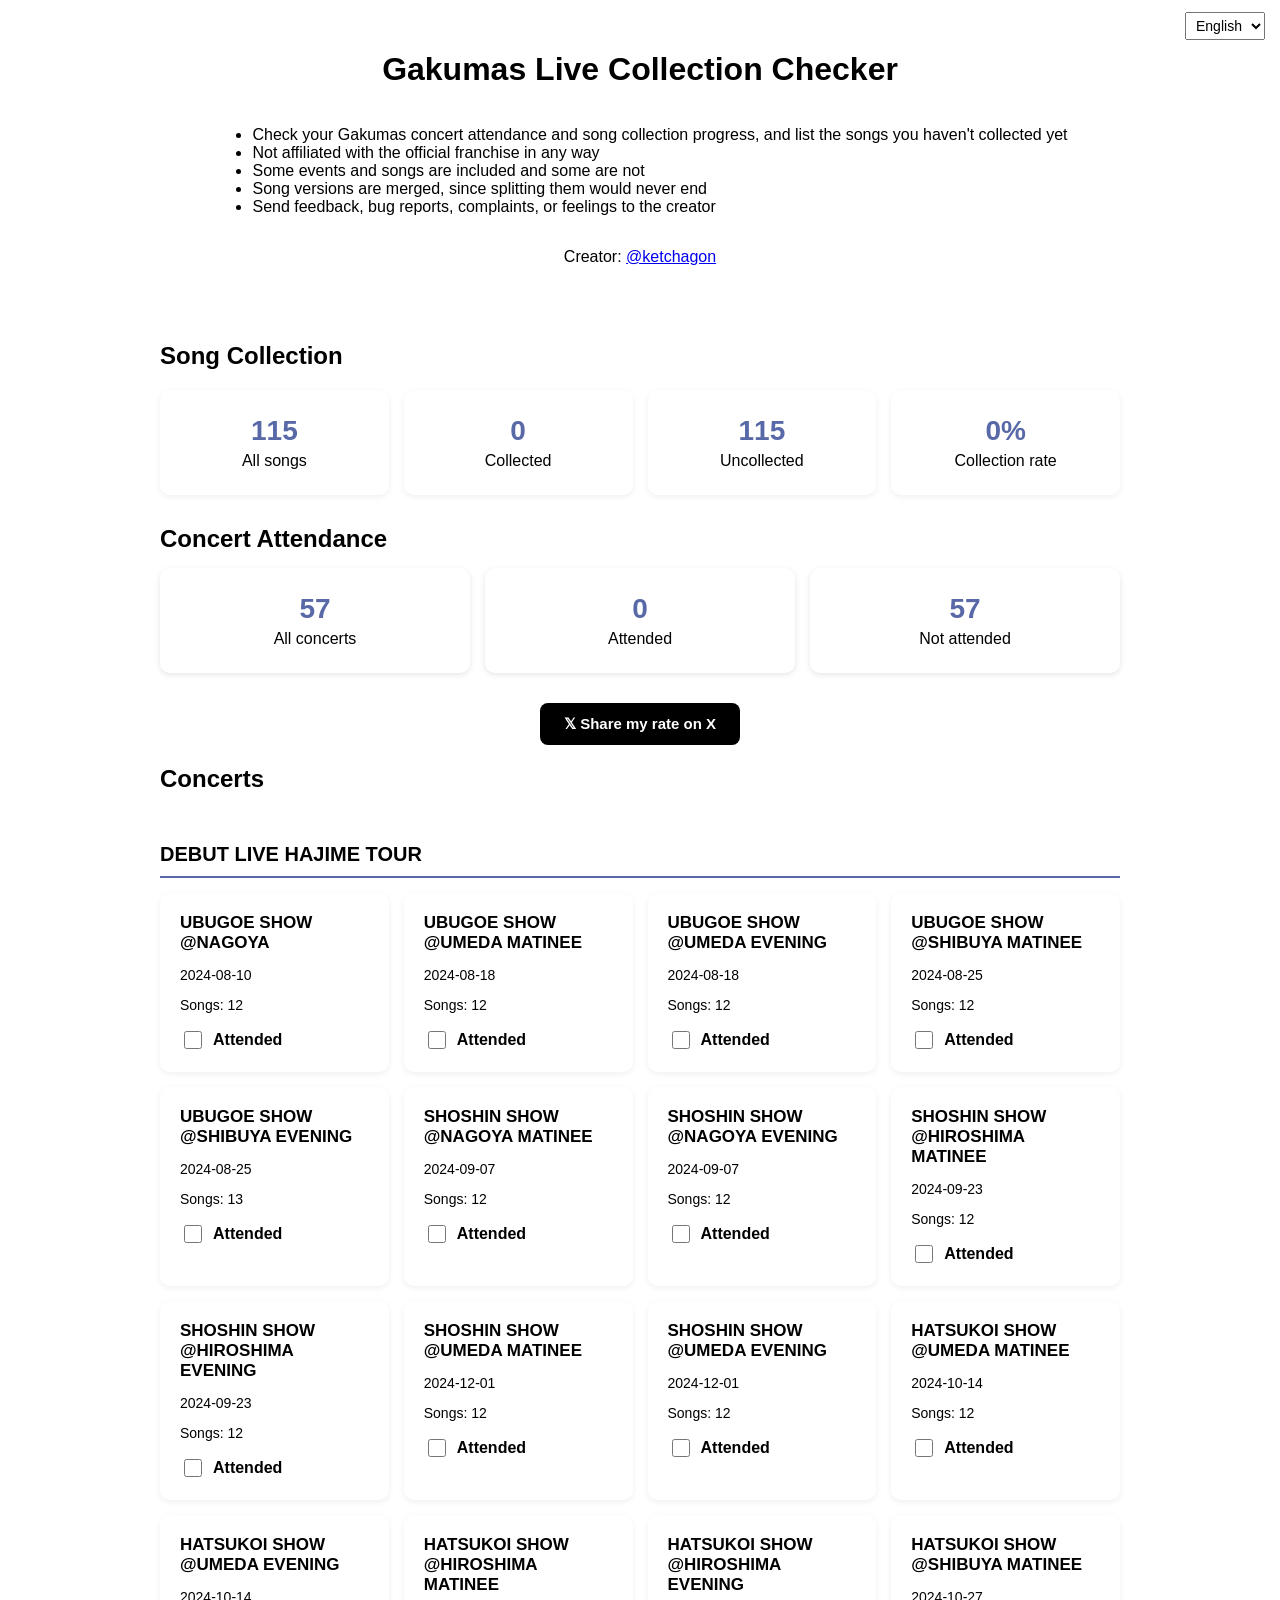
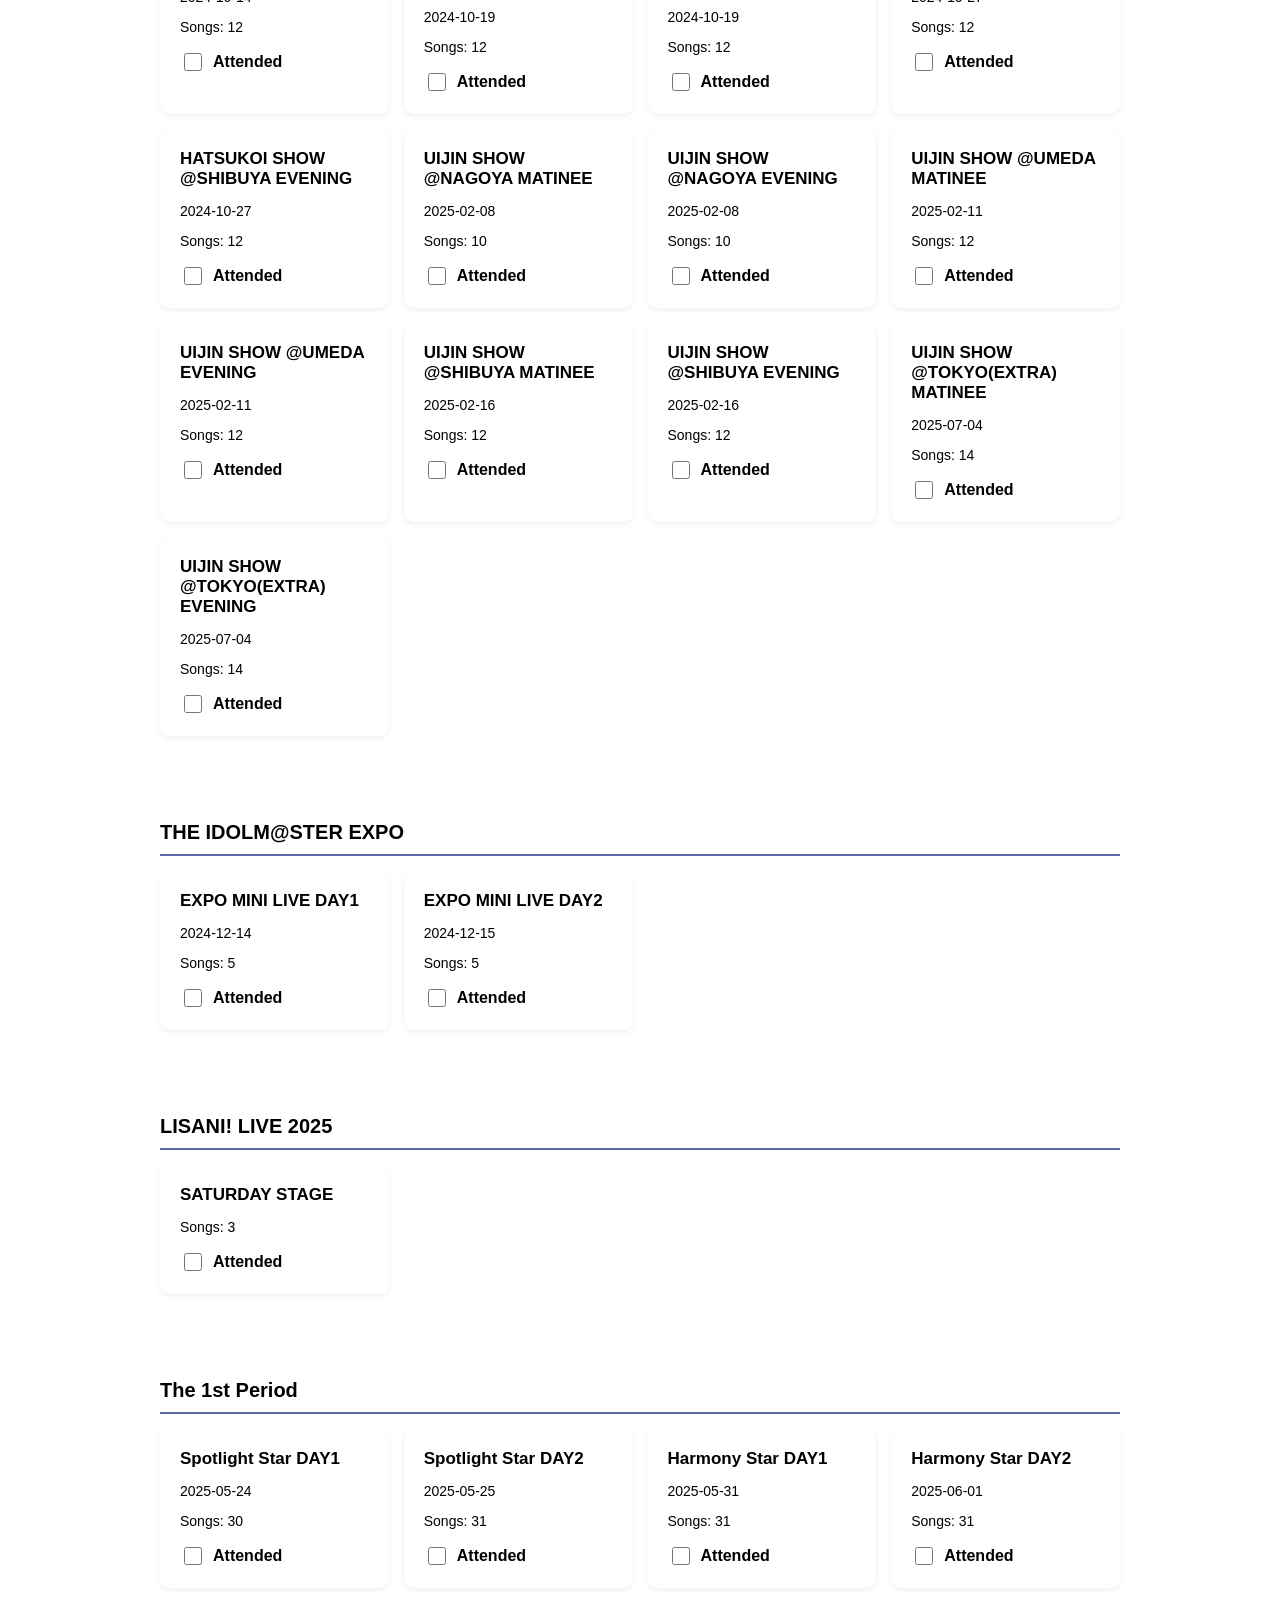
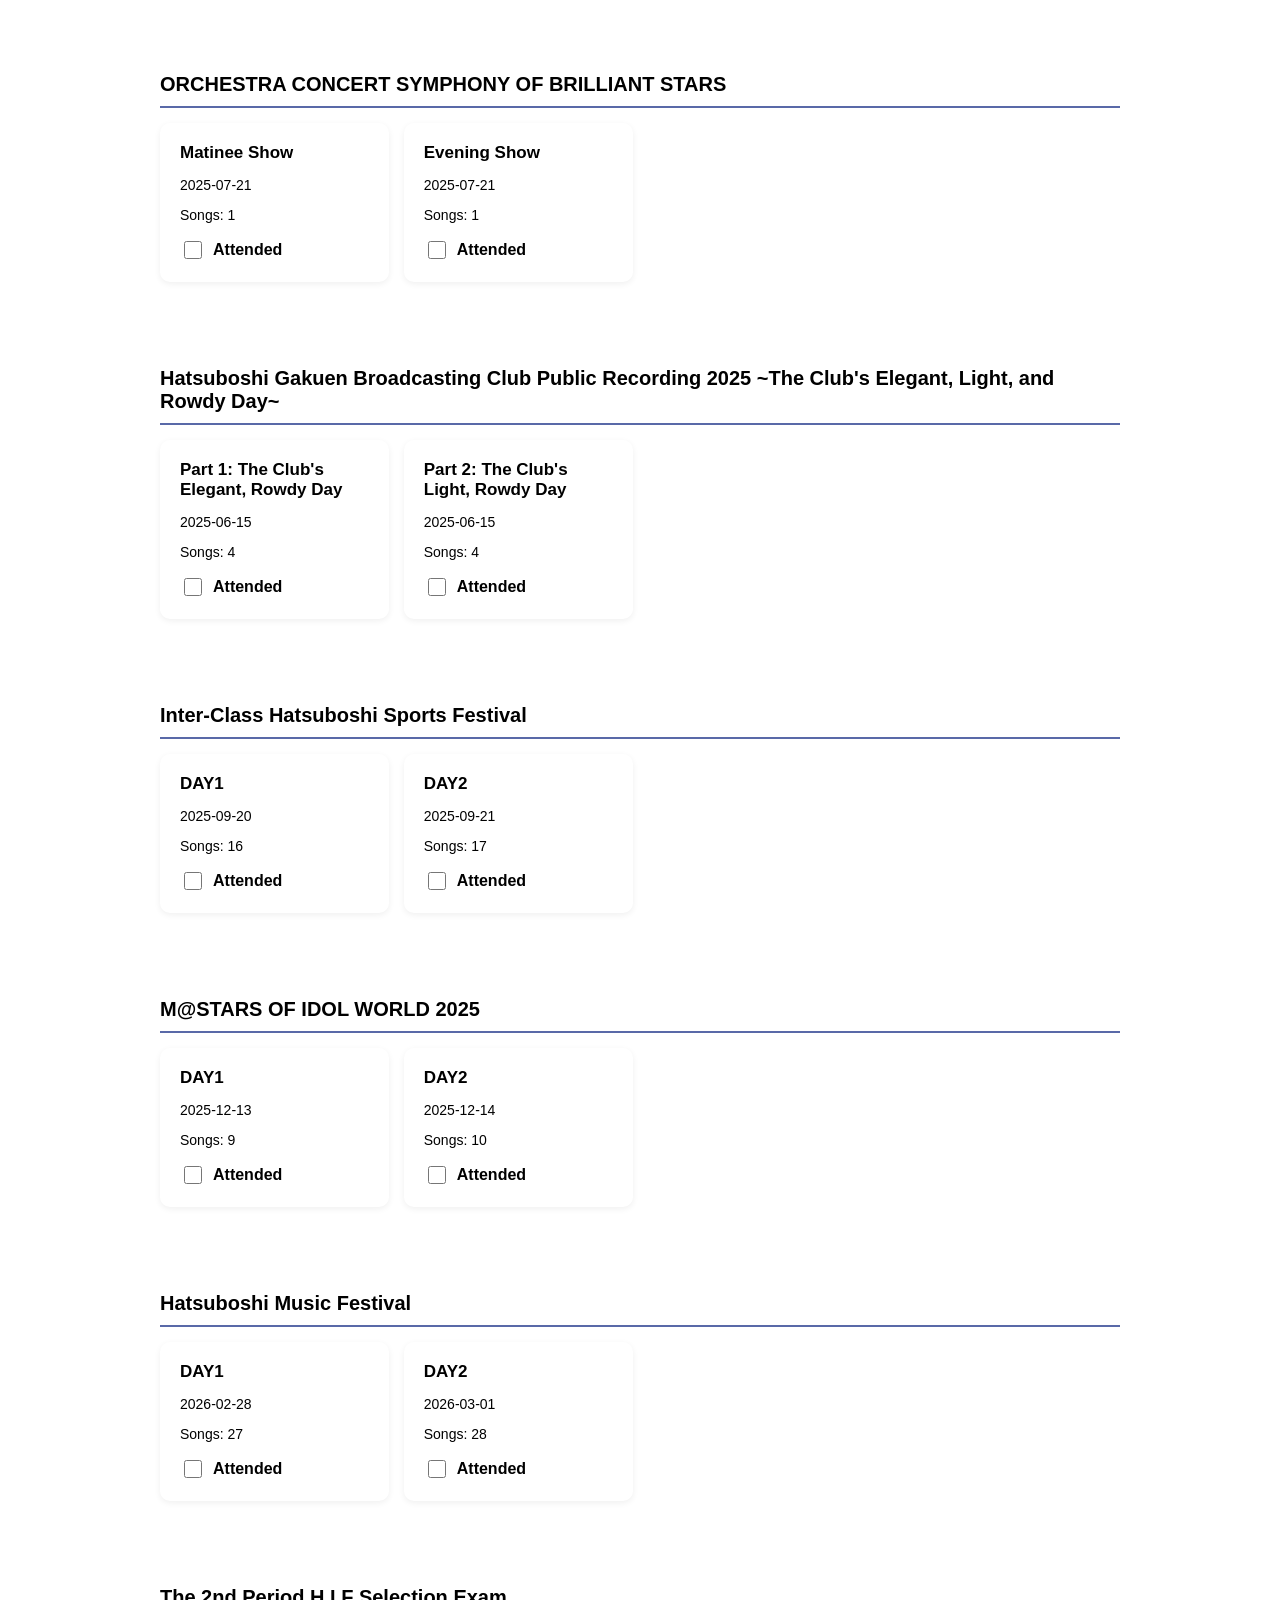
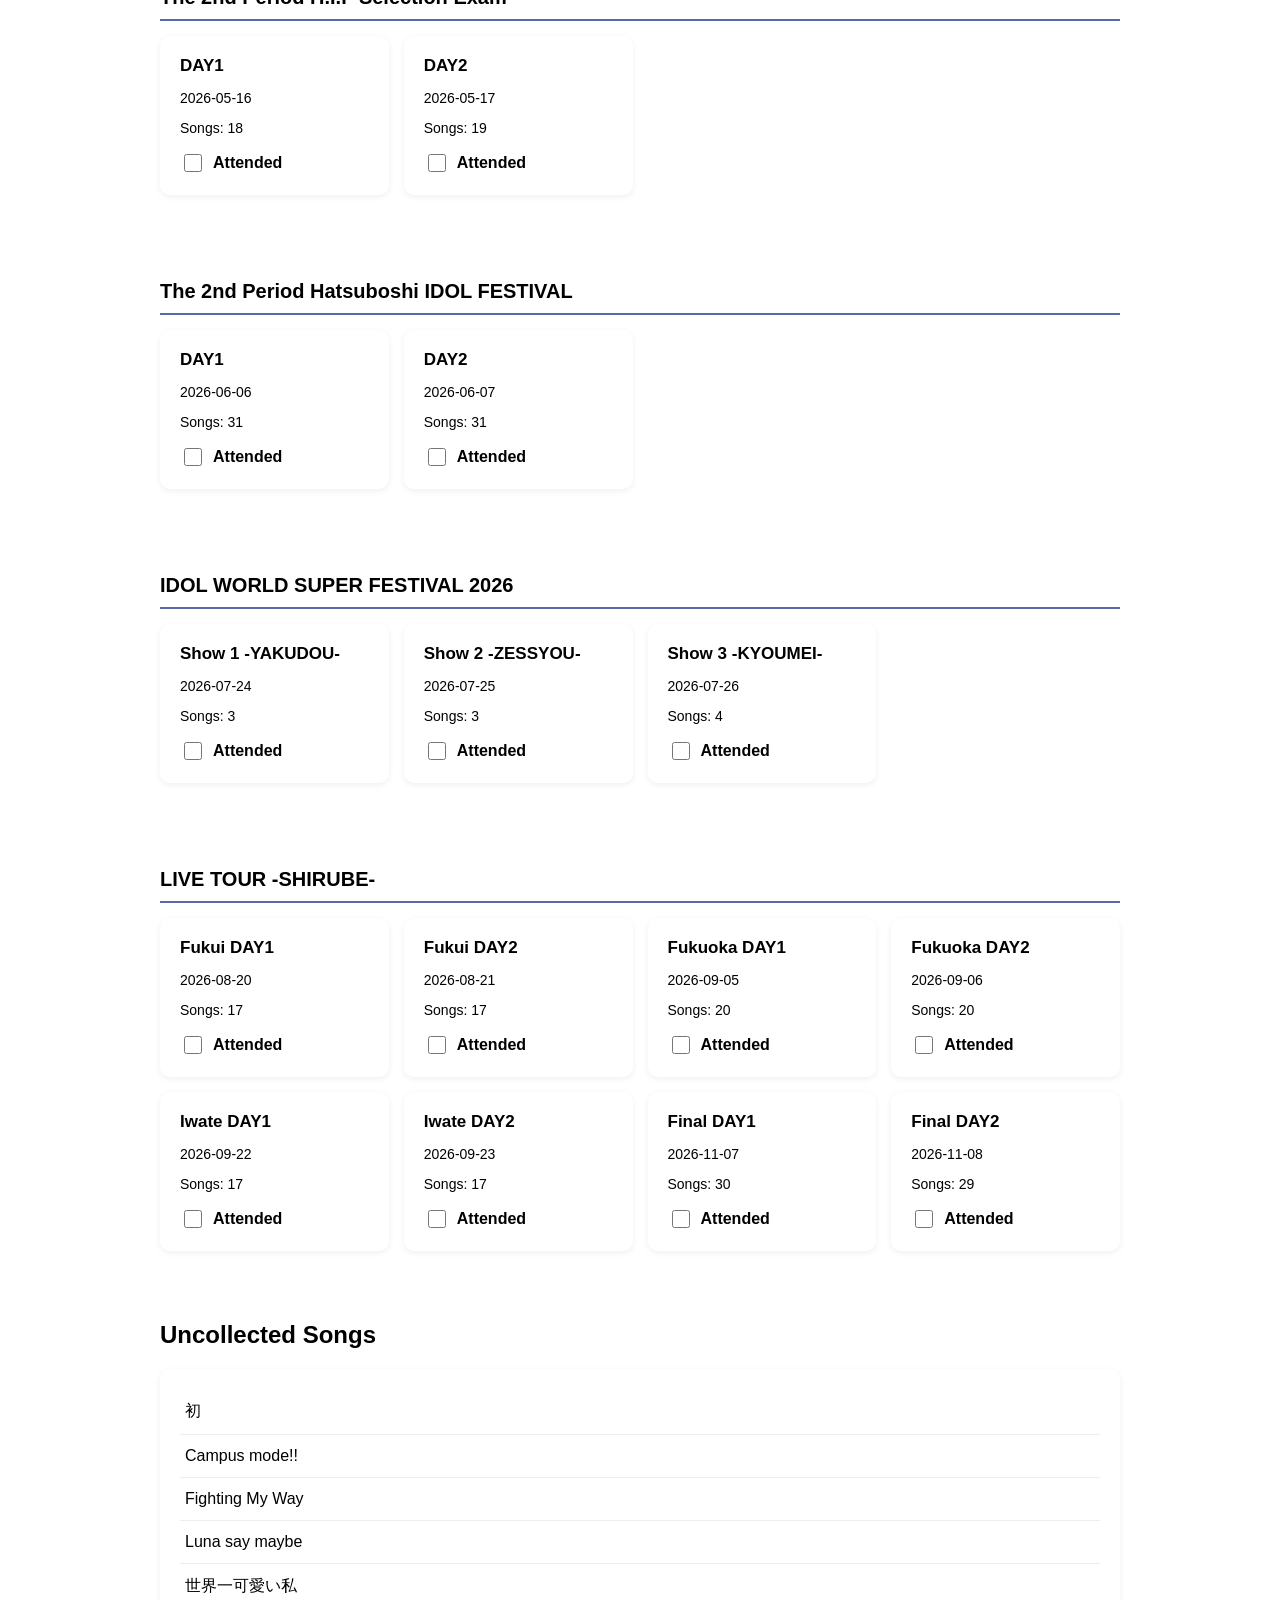
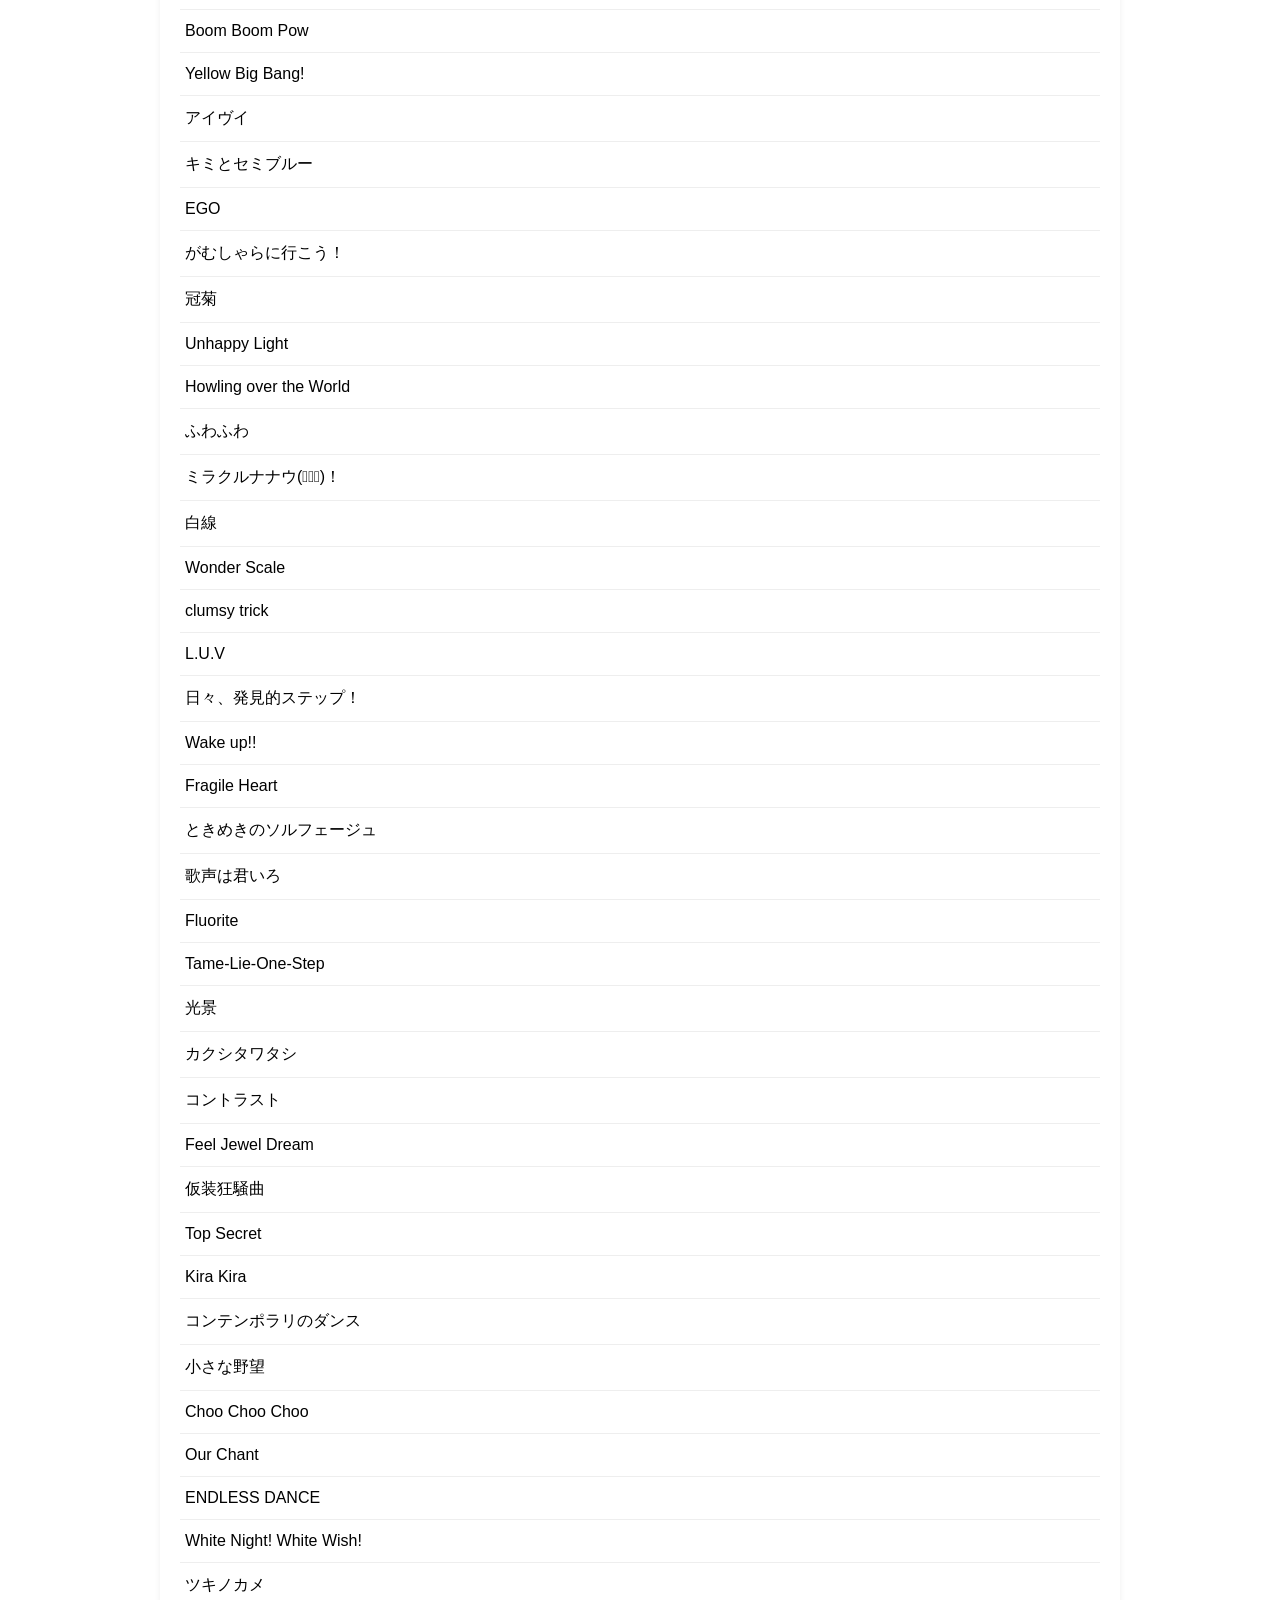
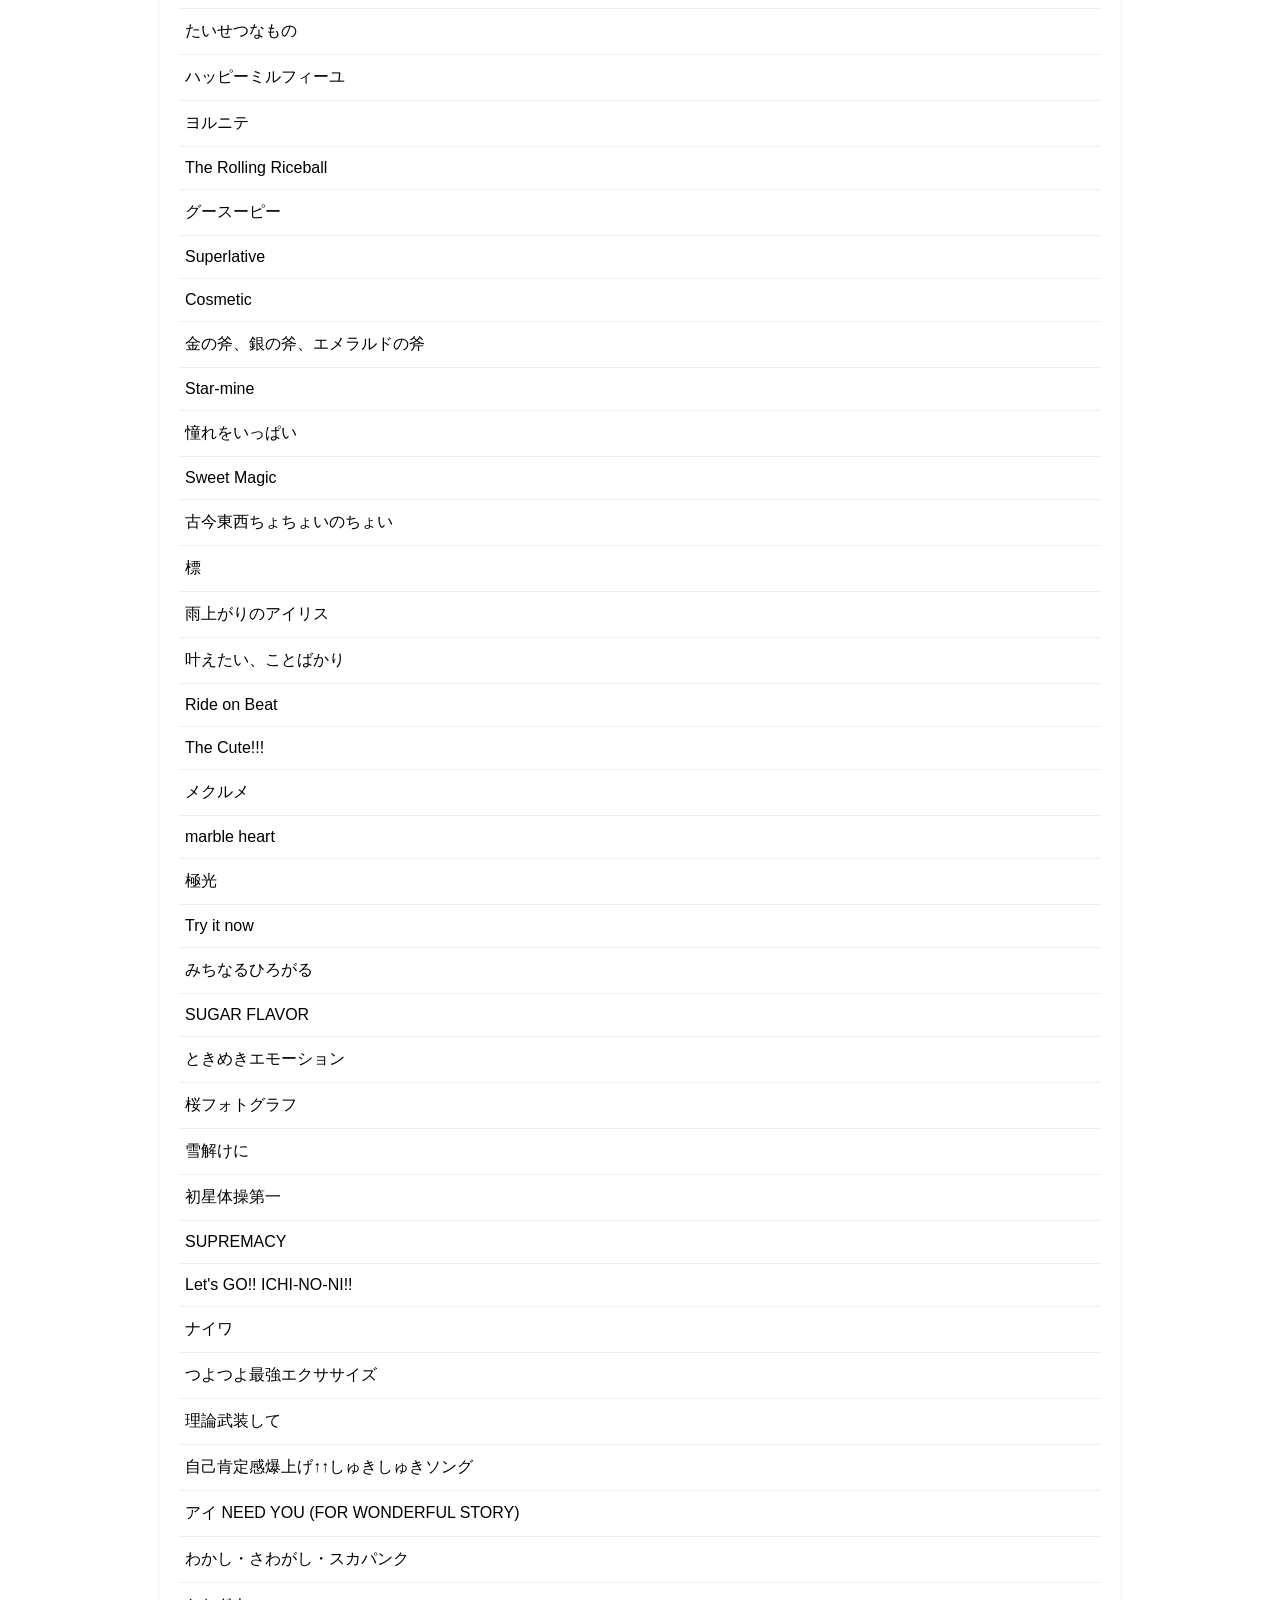
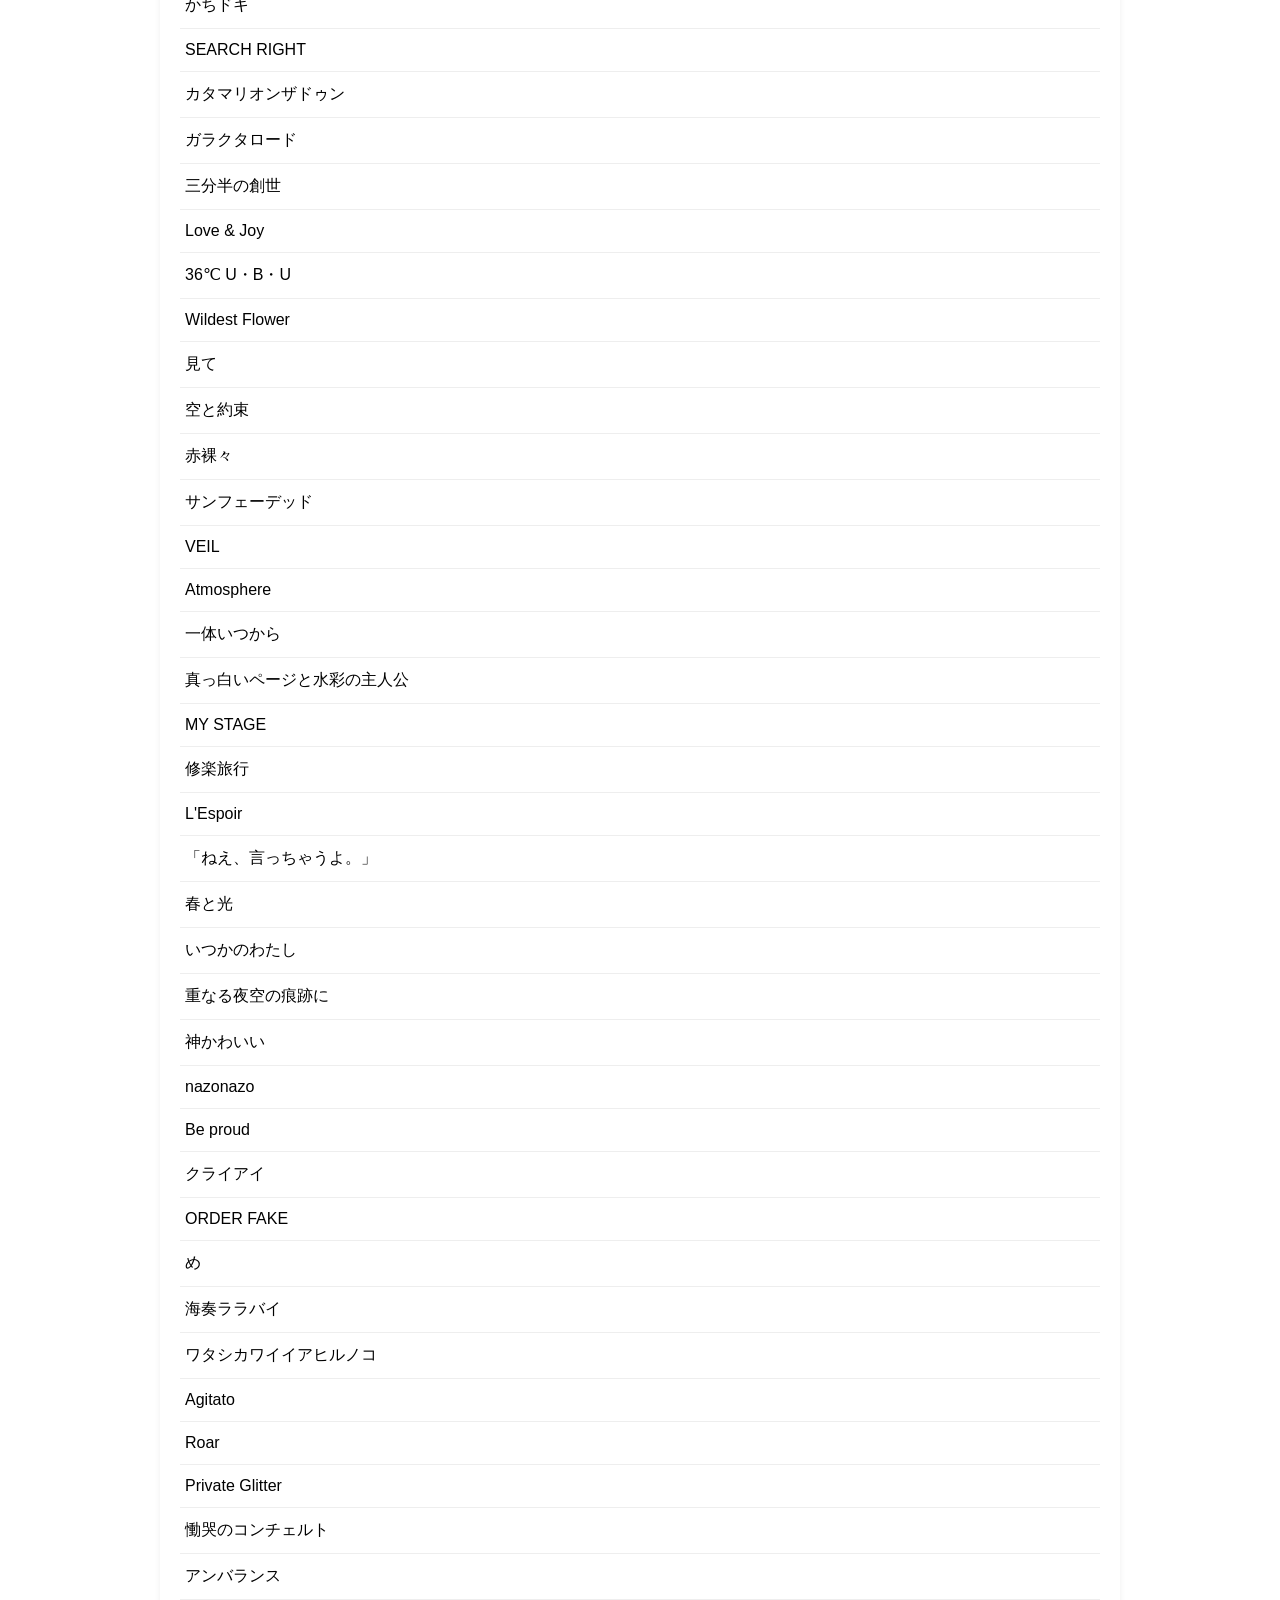
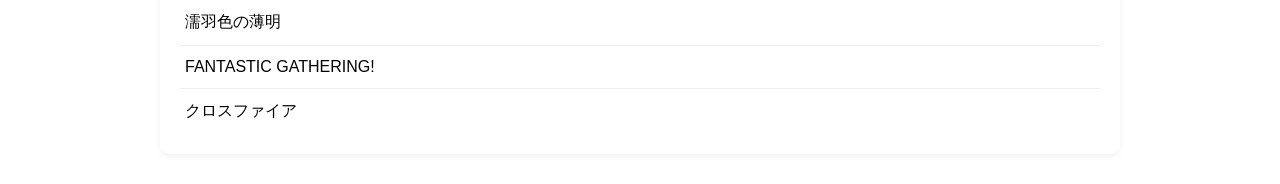
==== commit 11d9e167: "Change internal names to match AsobiTicket2 system   lives -> tours   each live in lives -> act" ====
--- a/index.html
+++ b/index.html
@@ -64,29 +64,29 @@
                     <p data-i18n="rate">回収率</p>
                 </div>
             </section>
-            <section class="live-summary">
+            <section class="act-summary">
                 <h2 data-i18n="liveStatus">ライブ参加状況</h2>
-                <div class="live-summary-container">
-                    <div class="live-summary-card">
-                        <p class="summary-num" id="total-live-count">0</p>
+                <div class="act-summary-container">
+                    <div class="act-summary-card">
+                        <p class="summary-num" id="total-act-count">0</p>
                         <p data-i18n="totalLives">全ライブ</p>
                     </div>
 
-                    <div class="live-summary-card">
-                        <p class="summary-num" id="participated-live-count">0</p>
+                    <div class="act-summary-card">
+                        <p class="summary-num" id="attended-act-count">0</p>
                         <p data-i18n="attended">参加</p>
                     </div>
 
-                    <div class="live-summary-card">
-                        <p class="summary-num" id="unparticipated-live-count">0</p>
+                    <div class="act-summary-card">
+                        <p class="summary-num" id="unattended-act-count">0</p>
                         <p data-i18n="notAttended">未参加</p>
                     </div>
                 </div>
             </section>
             <button id="share-x-button" class="share-x-button" data-i18n="share">𝕏  回収率をXに投稿する</button>
-            <section class="live-section">
+            <section class="act-section">
                 <h2 data-i18n="liveList">ライブ一覧</h2>
-                <div id="live-list" class="live-list">
+                <div id="act-list" class="act-list">
                     <p data-i18n="loading">読み込み中</p>
                 </div>
             </section>
--- a/css/style.css
+++ b/css/style.css
@@ -54,30 +54,30 @@
 .info-card p{
     margin: 5px 0;
 }
-.live-list{
+.act-list {
     display: grid;
     grid-template-columns: repeat(1,1fr);
     gap: 15px;
 }
-.live-card{
+.act-card {
     border-radius: 10px;
     padding: 20px;
     box-shadow: 0 2px 6px #00000010;
     transition: transform 0.2s;
 }
-.live-card:hover{
+.act-card:hover {
     transform: translateY(-3px);
 }
-.live-card h3{
+.act-card h3 {
     margin: 0 0 8px;
 }
-.live-date{
+.act-date {
     font-size: 14px;
 }
-.live-song-count{
+.act-song-count {
     font-size: 14px;
 }
-.live-checkbox{
+.act-checkbox {
     display: flex;
     align-items: center;
     gap: 8px;
@@ -85,7 +85,7 @@
     cursor: pointer;
     font-weight: bold;
 }
-.live-checkbox input{
+.act-checkbox input {
     width: 18px;
     height: 18px;
     cursor: pointer;
@@ -106,7 +106,7 @@
     border-bottom: none;
 }
 @media (max-width: 600px) {
-    .live-list {
+    .act-list {
         grid-template-columns: 1fr;
     }
 
@@ -128,39 +128,39 @@
 }
 
 /* 公演カード一覧 */
-.tour-section .live-list {
+.tour-section .act-list {
     display: grid;
     grid-template-columns: repeat(4, 1fr);
     gap: 15px;
 }
 
 /* 公演名 */
-.live-card h4 {
+.act-card h4 {
     margin: 0 0 8px;
     font-size: 17px;
 }
 
 /* スマートフォン */
 @media (max-width: 600px) {
-    .tour-section .live-list {
+    .tour-section .act-list {
         grid-template-columns: 1fr;
     }
 }
-.live-summary {
+.act-summary {
     margin: 30px 0;
 }
 
-.live-summary h2 {
+.act-summary h2 {
     margin-bottom: 15px;
 }
 
-.live-summary-container {
+.act-summary-container {
     display: grid;
     grid-template-columns: repeat(3, 1fr);
     gap: 15px;
 }
 
-.live-summary-card {
+.act-summary-card {
     background: white;
     padding: 20px 10px;
     border-radius: 10px;
@@ -168,7 +168,7 @@
     box-shadow: 0 2px 6px rgba(0, 0, 0, 0.1);
 }
 
-.live-summary-card p {
+.act-summary-card p {
     margin: 5px 0;
 }
 
@@ -179,7 +179,7 @@
 }
 
 @media (max-width: 600px) {
-    .live-summary-container {
+    .act-summary-container {
         grid-template-columns: 1fr;
     }
 }
@@ -205,6 +205,6 @@
 :lang(ko) header h1,
 :lang(ko) header li,
 :lang(ko) .tour-title,
-:lang(ko) .live-card h4 {
+:lang(ko) .act-card h4 {
     word-break: keep-all;
 }
